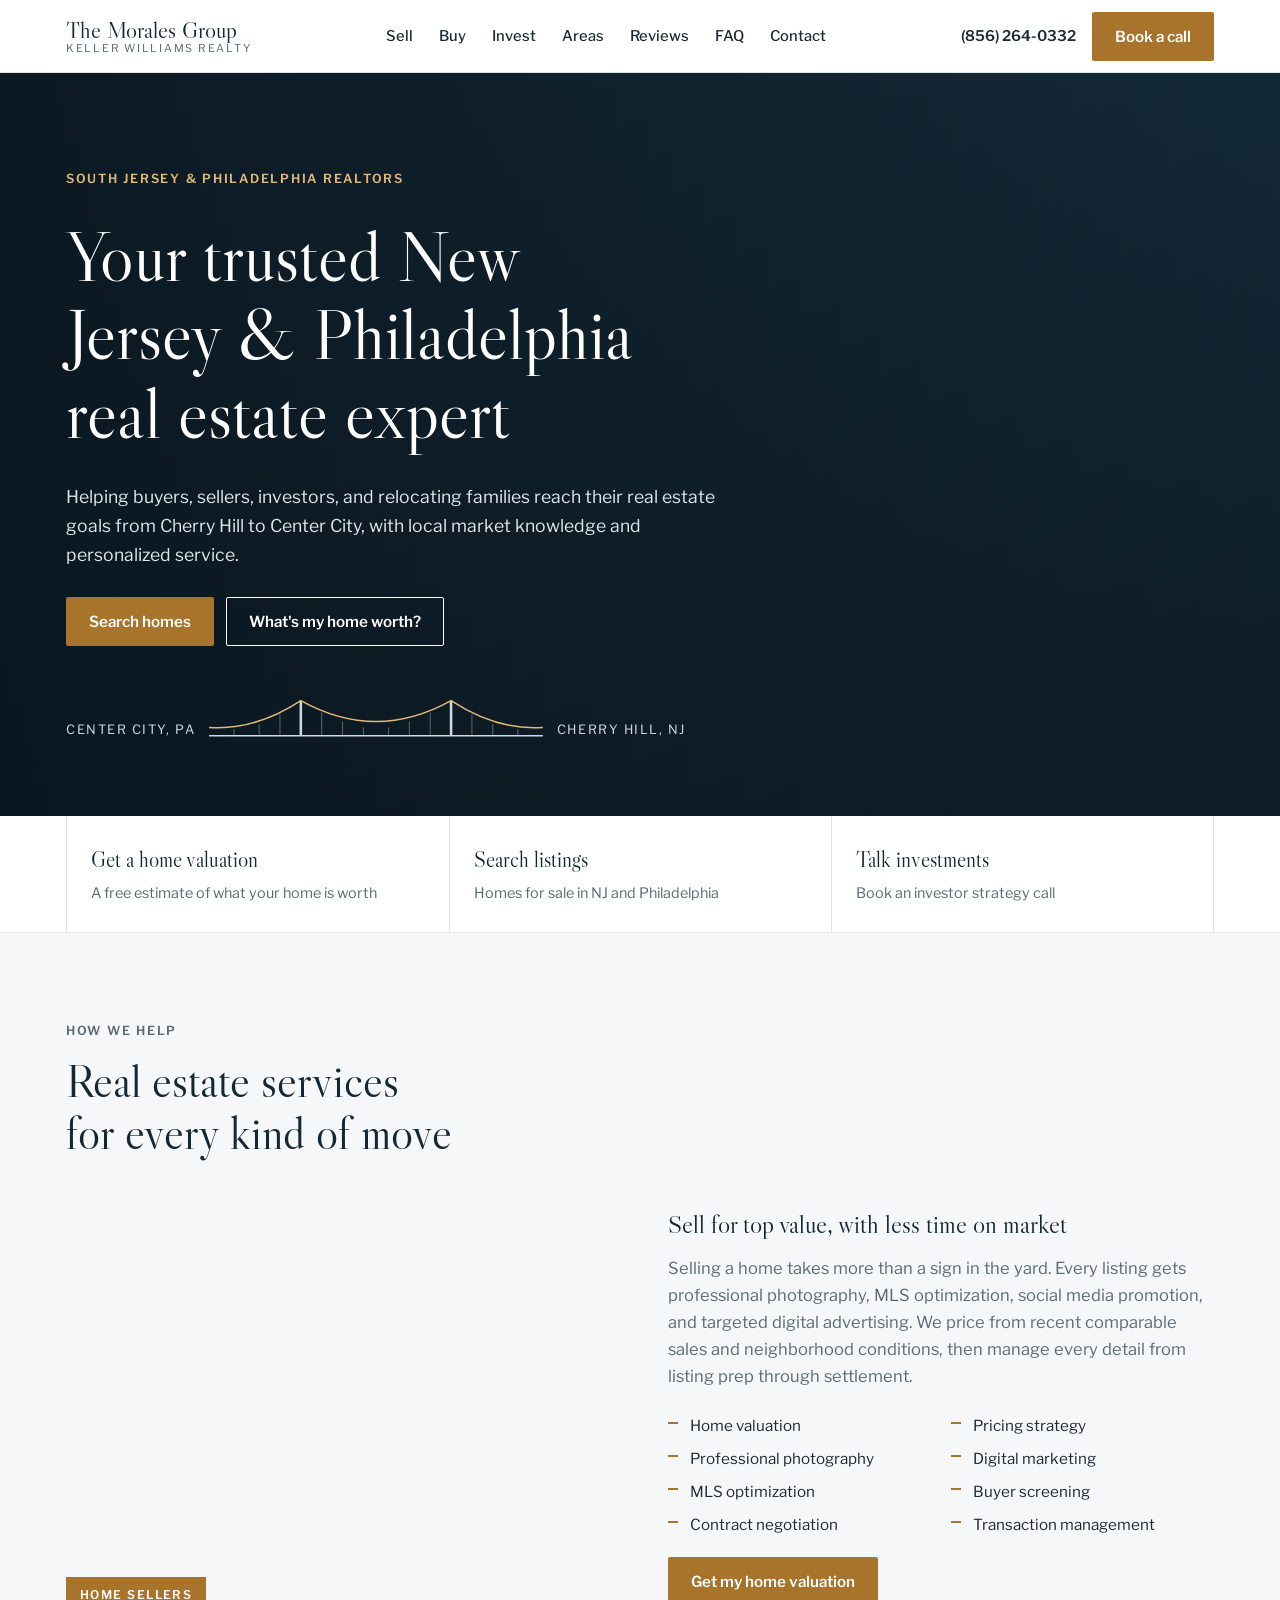
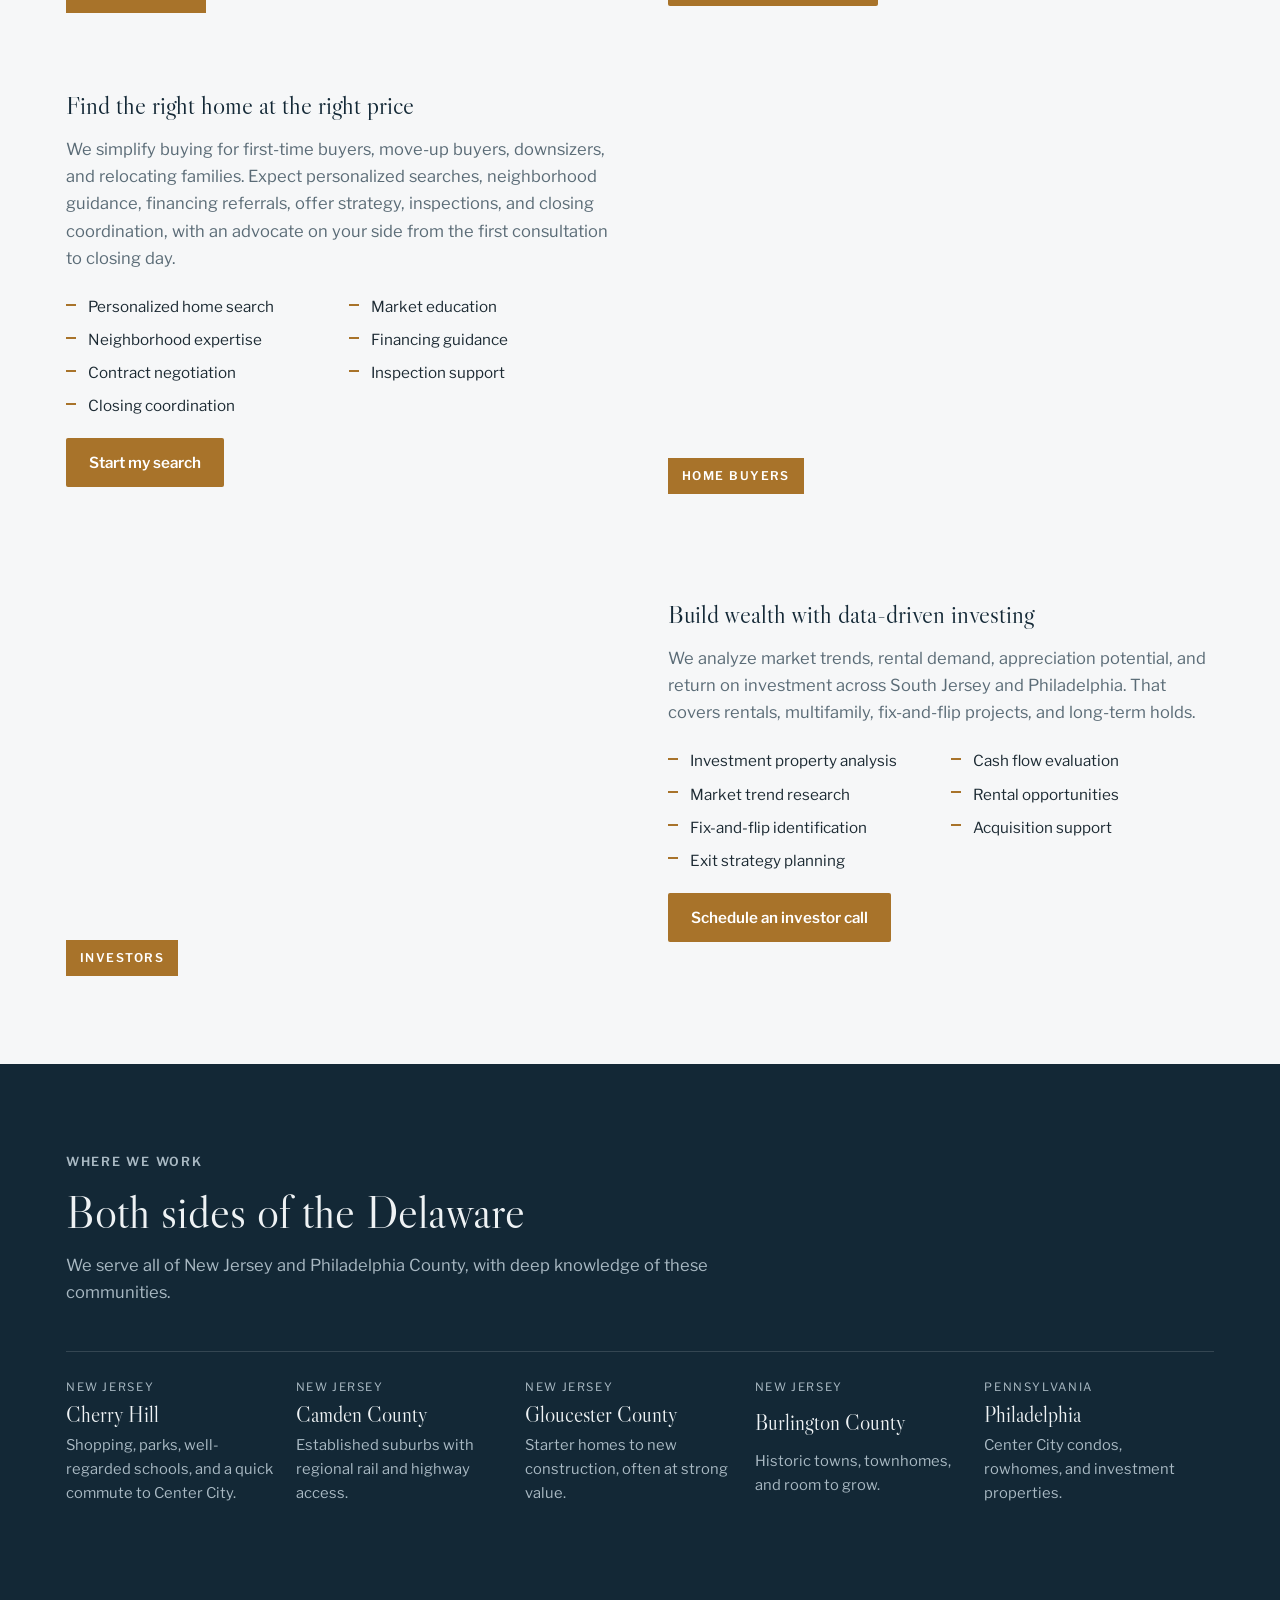
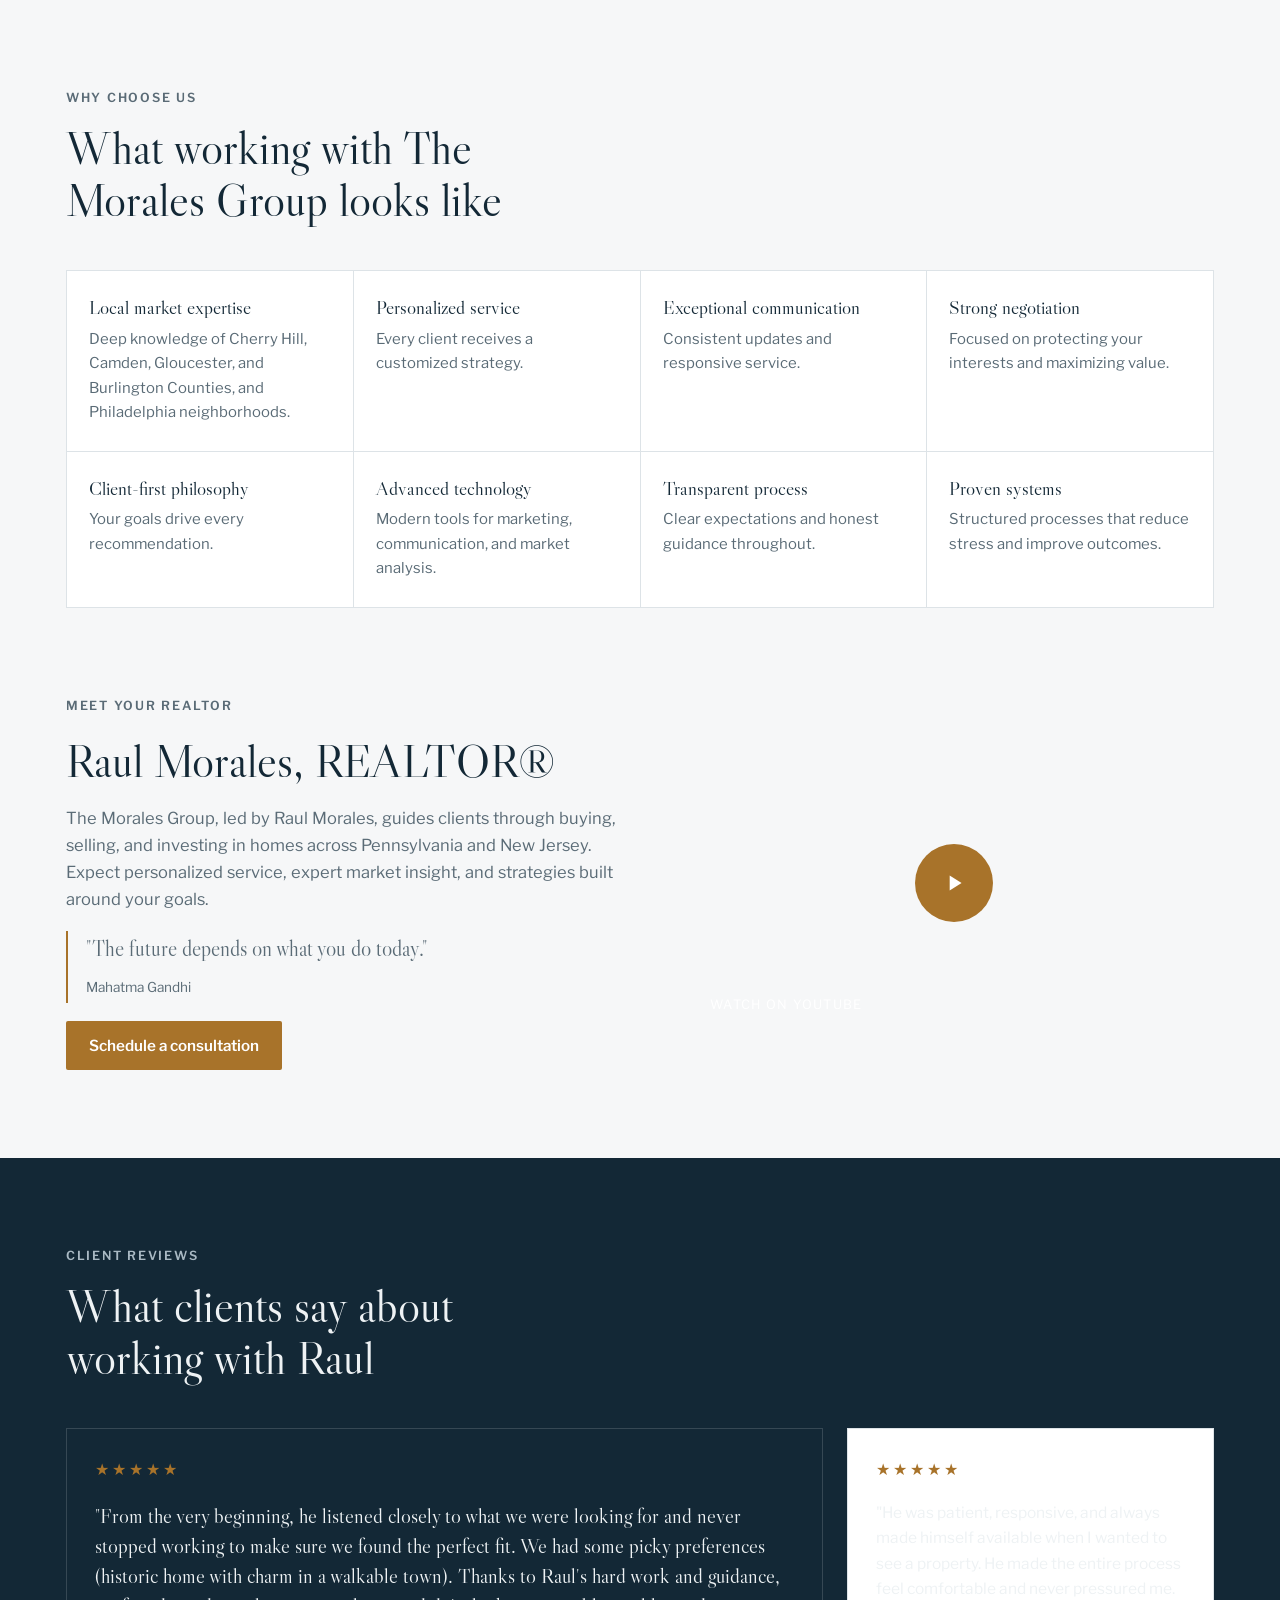
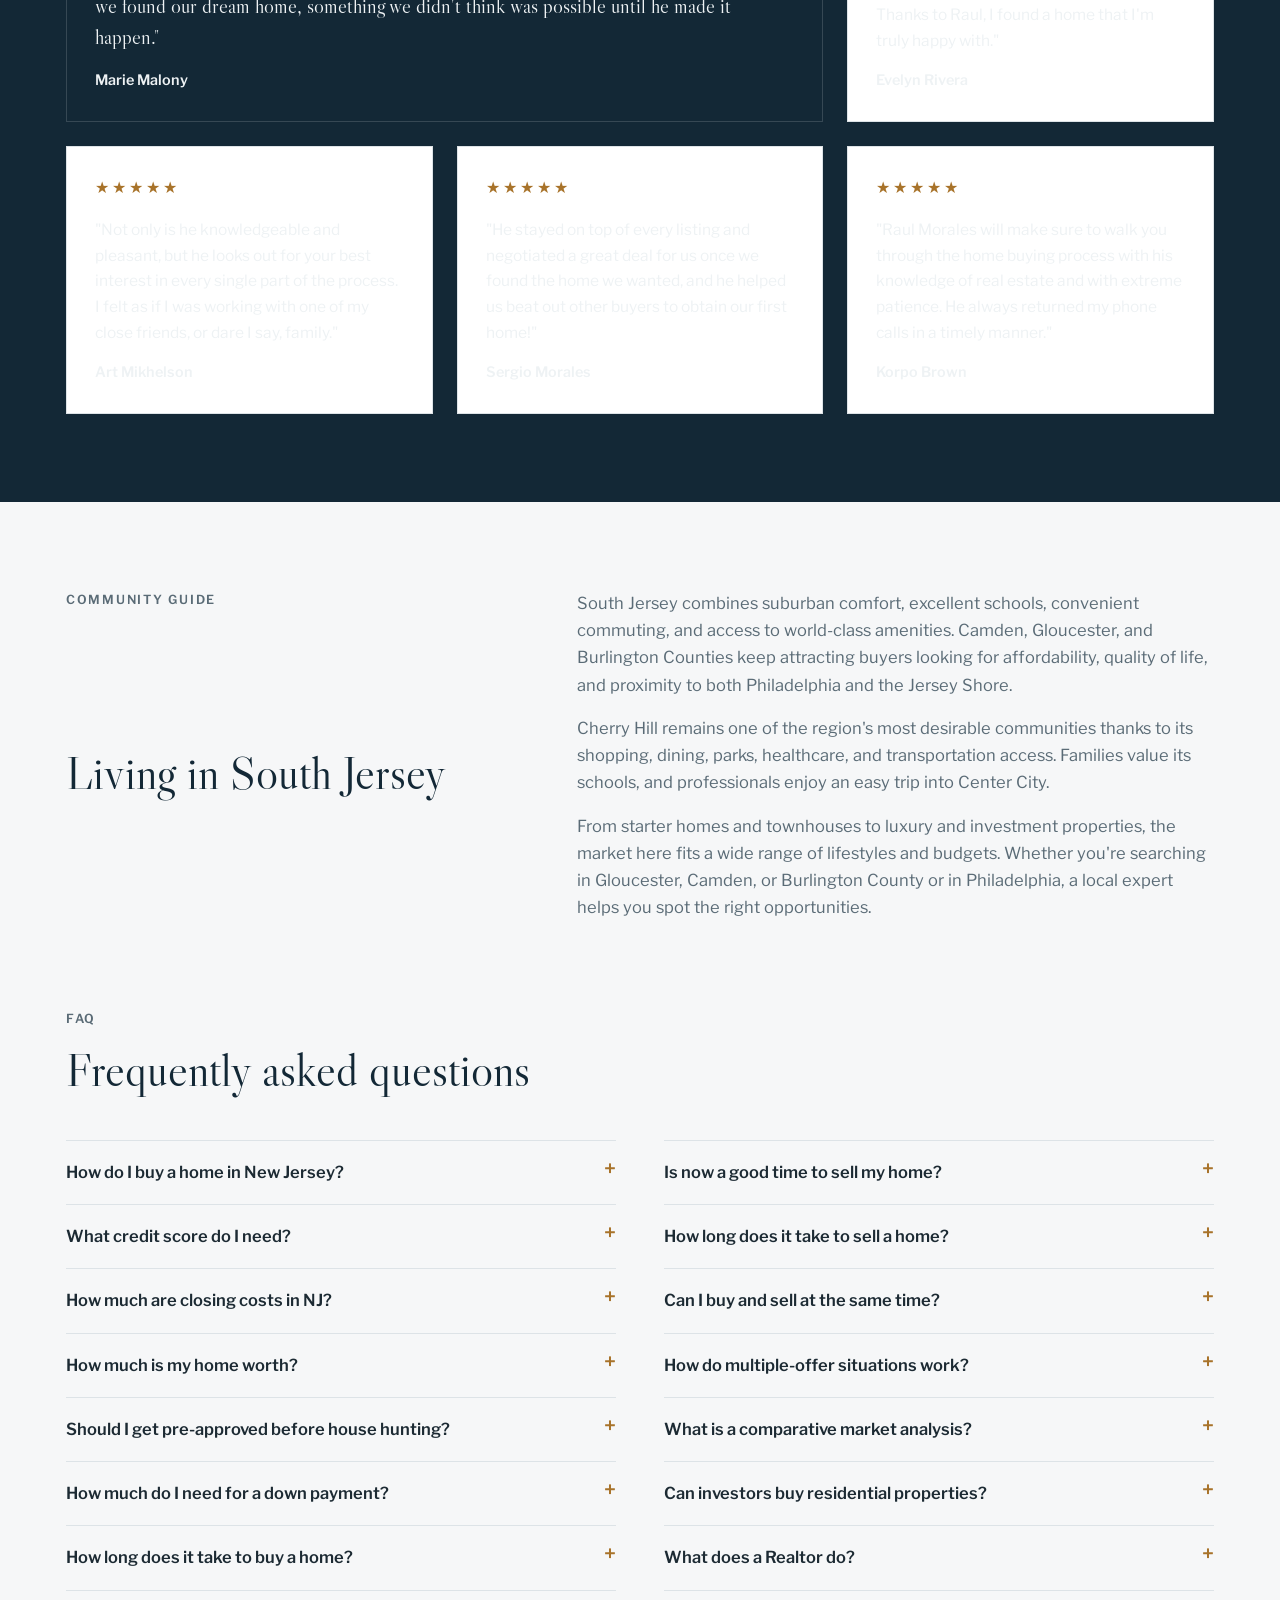
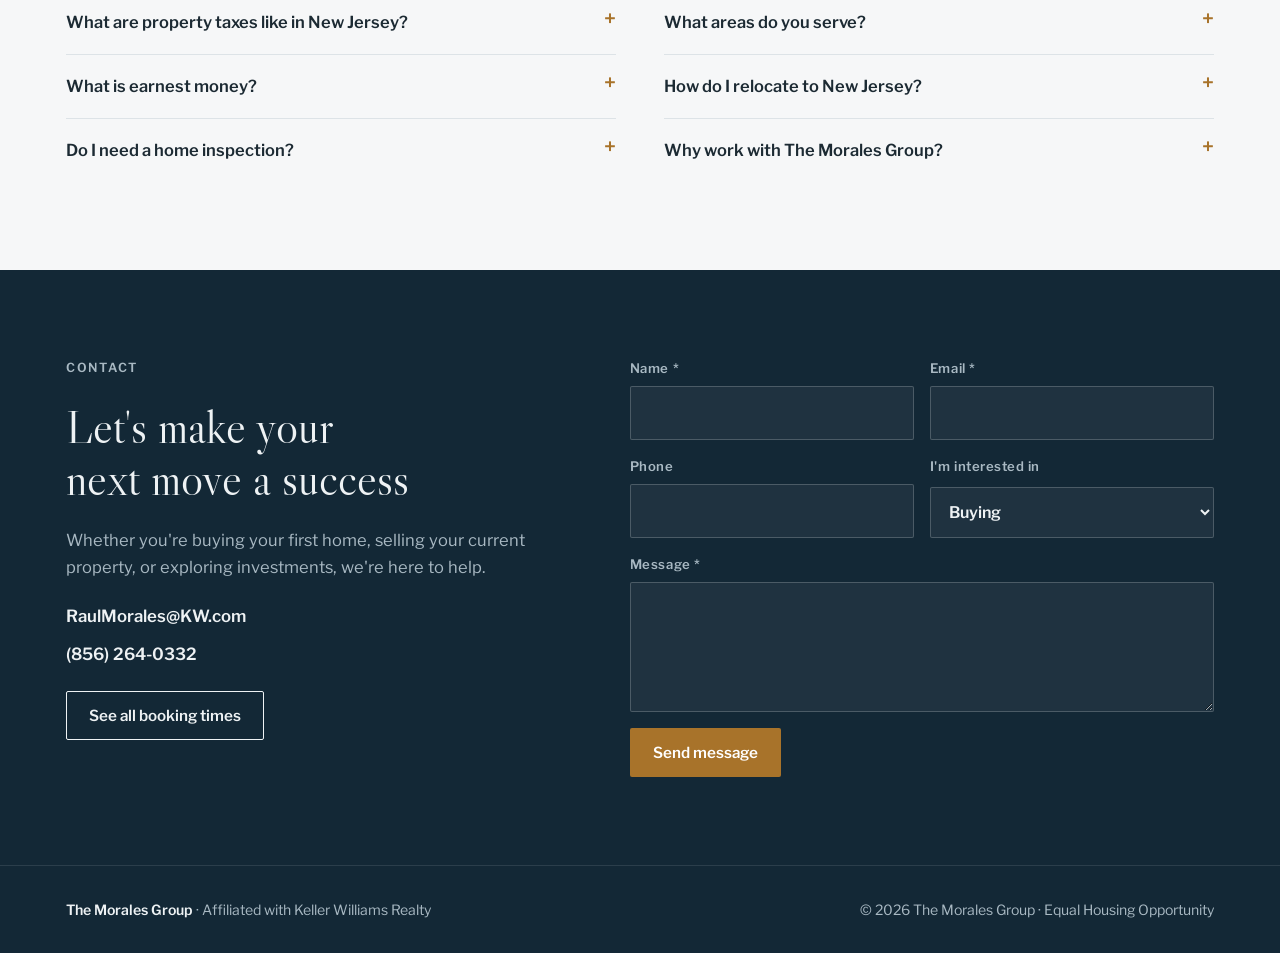
==== index.html @ 0c3c0e63 "Draft site rebuilt from Soloist export Co-Authored-By: Claude Opus 5.5 <noreply@anthropic.com> Claud" ====
<!doctype html>
<html lang="en">
<head>
<meta charset="utf-8">
<meta name="viewport" content="width=device-width, initial-scale=1, viewport-fit=cover">
<title>The Morales Group | South Jersey &amp; Philadelphia Realtors</title>
<meta name="description" content="Helping buyers, sellers, investors, and relocating families throughout Cherry Hill, South Jersey, and Center City Philadelphia. The Morales Group, Keller Williams Realty.">
<meta property="og:title" content="The Morales Group | South Jersey &amp; Philadelphia Realtors">
<meta property="og:description" content="Helping buyers, sellers, investors, and relocating families throughout Cherry Hill, South Jersey, and Center City Philadelphia. The Morales Group, Keller Williams Realty.">
<meta property="og:type" content="website">
<meta property="og:url" content="https://sjpahomes2go.com/">
<link rel="canonical" href="https://sjpahomes2go.com/">
<link rel="preconnect" href="https://fonts.googleapis.com">
<link rel="preconnect" href="https://fonts.gstatic.com" crossorigin>
<link rel="stylesheet" href="https://fonts.googleapis.com/css2?family=Libre+Caslon+Display&family=Libre+Franklin:ital,wght@0,400;0,500;0,600;0,700;1,400&display=swap">
<style>
/* Layout: full-bleed photo hero bridging PA and NJ, then alternating light/ink bands; content column 1180px */
:root{
  --bg:#f6f7f8; --surface:#ffffff; --ink:#132836; --fg:#1c2a33; --muted:#5a6b76;
  --line:#dde3e7; --accent:#a8732a; --accent-ink:#ffffff; --band:#132836; --band-fg:#eef2f4; --band-muted:#a9b9c3;
  --hero-1:#1d3b4d; --hero-2:#0e1f2a;
  --display:"Libre Caslon Display", Georgia, "Times New Roman", serif;
  --body:"Libre Franklin", "Segoe UI", Helvetica, Arial, sans-serif;
  --wrap:1180px;
}
@media (prefers-color-scheme: dark){:root:not([data-theme="light"]){
  --bg:#0e171d; --surface:#15222b; --ink:#e7edf0; --fg:#dbe3e7; --muted:#9aabb5;
  --line:#26363f; --accent:#d4a159; --accent-ink:#17110a; --band:#0a1217; --band-fg:#e7edf0; --band-muted:#8fa2ad;
  --hero-1:#16303f; --hero-2:#081118; color-scheme:dark}}
:root[data-theme="dark"]{
  --bg:#0e171d; --surface:#15222b; --ink:#e7edf0; --fg:#dbe3e7; --muted:#9aabb5;
  --line:#26363f; --accent:#d4a159; --accent-ink:#17110a; --band:#0a1217; --band-fg:#e7edf0; --band-muted:#8fa2ad;
  --hero-1:#16303f; --hero-2:#081118; color-scheme:dark}

*{box-sizing:border-box}
html{scroll-behavior:smooth}
@media (prefers-reduced-motion:reduce){html{scroll-behavior:auto}}
body{background:var(--bg);color:var(--fg);font-family:var(--body);font-size:16.5px;line-height:1.65;margin:0}
a{color:inherit}
h1,h2,h3{font-family:var(--display);font-weight:400;color:var(--ink);line-height:1.12;text-wrap:balance;margin:0}
h2{font-size:clamp(2rem,4vw,2.9rem)}
h3{font-size:1.6rem}
p{margin:0}
.wrap{max-width:var(--wrap);margin:0 auto;padding-left:max(16px,env(safe-area-inset-left,0px));padding-right:max(16px,env(safe-area-inset-right,0px))}
.eyebrow{font-size:.78rem;font-weight:600;letter-spacing:.14em;text-transform:uppercase;color:var(--accent)}
.section{padding-block:88px}
.section-head{display:grid;gap:14px;max-width:62ch;margin-bottom:44px}
.section-head p{color:var(--muted)}
.btn{display:inline-flex;align-items:center;gap:.5em;padding:14px 22px;font:600 .95rem var(--body);text-decoration:none;border:1.5px solid transparent;border-radius:2px;cursor:pointer;transition:background .2s,color .2s,border-color .2s}
.btn-primary{background:var(--accent);color:var(--accent-ink)}
.btn-primary:hover{filter:brightness(1.08)}
.btn-ghost{border-color:currentColor;color:inherit;background:transparent}
.btn-ghost:hover{background:rgba(255,255,255,.08)}
a:focus-visible,.btn:focus-visible,summary:focus-visible,input:focus-visible,textarea:focus-visible{outline:2px solid var(--accent);outline-offset:3px}

/* Header */
body::before{content:"";position:fixed;inset:0 0 auto;height:env(safe-area-inset-top,0px);z-index:10;background:var(--surface)}
.site-header{position:sticky;top:env(safe-area-inset-top,0px);z-index:9;background:var(--surface);border-bottom:1px solid var(--line)}
.nav{display:flex;align-items:center;justify-content:space-between;gap:20px;min-height:72px}
.brand{display:flex;flex-direction:column;text-decoration:none;line-height:1.1}
.brand b{font-family:var(--display);font-weight:400;font-size:1.45rem;color:var(--ink)}
.brand span{font-size:.68rem;letter-spacing:.16em;text-transform:uppercase;color:var(--muted)}
.nav-links{display:flex;align-items:center;gap:26px;list-style:none;margin:0;padding:0;font-size:.92rem;font-weight:500}
.nav-links a{text-decoration:none}
.nav-links a:hover{color:var(--accent)}
.nav-cta{display:flex;align-items:center;gap:16px}
.nav-phone{font-weight:600;font-size:.92rem;text-decoration:none;font-variant-numeric:tabular-nums;white-space:nowrap}
.menu{display:none}
@media (max-width:980px){
  .nav-links,.nav-phone{display:none}
  .menu{display:block;position:relative}
  .menu summary{list-style:none;cursor:pointer;padding:10px 14px;border:1px solid var(--line);font-weight:600;font-size:.9rem}
  .menu summary::-webkit-details-marker{display:none}
  .menu ul{position:absolute;right:0;top:calc(100% + 8px);background:var(--surface);border:1px solid var(--line);list-style:none;margin:0;padding:8px 0;min-width:200px;box-shadow:0 12px 30px rgba(0,0,0,.15)}
  .menu li a{display:block;padding:10px 18px;text-decoration:none}
}
@media (max-width:520px){.nav-cta .btn{display:none}}

/* Hero */
.hero{position:relative;color:#fff;background:linear-gradient(160deg,var(--hero-1),var(--hero-2));overflow:hidden}
.hero-photo{position:absolute;inset:0;background-size:cover;background-position:center;opacity:.55}
.hero::after{content:"";position:absolute;inset:0;background:linear-gradient(90deg,rgba(9,20,28,.88) 0%,rgba(9,20,28,.55) 55%,rgba(9,20,28,.25) 100%)}
.hero .wrap{position:relative;z-index:1;padding-block:96px 72px;display:grid;gap:28px}
.hero h1{color:#fff;font-size:clamp(2.4rem,6vw,4.4rem);max-width:16ch}
.hero .lede{max-width:56ch;font-size:1.1rem;color:#dfe7ec}
.hero .eyebrow{color:#e2b878}
.hero-actions{display:flex;flex-wrap:wrap;gap:12px}
.bridge{display:grid;grid-template-columns:auto 1fr auto;align-items:end;gap:14px;max-width:620px;margin-top:20px;color:#cfdbe2;font-size:.8rem;letter-spacing:.12em;text-transform:uppercase}
.bridge svg{width:100%;height:auto;display:block}
.bridge span{padding-bottom:4px}

/* Quick actions */
.quick{background:var(--surface);border-bottom:1px solid var(--line)}
.quick .wrap{display:grid;grid-template-columns:repeat(3,1fr)}
.quick a{display:grid;gap:4px;padding:26px 24px;text-decoration:none;border-left:1px solid var(--line)}
.quick a:last-child{border-right:1px solid var(--line)}
.quick a strong{font-family:var(--display);font-weight:400;font-size:1.35rem;color:var(--ink)}
.quick a small{color:var(--muted);font-size:.9rem}
.quick a:hover strong{color:var(--accent)}
@media (max-width:760px){.quick .wrap{grid-template-columns:1fr}.quick a{border-left:0;border-right:0!important;border-bottom:1px solid var(--line)}.quick a:last-child{border-bottom:0}}

/* Services */
.services{display:grid;gap:72px}
.service{display:grid;grid-template-columns:1fr 1fr;gap:56px;align-items:center}
.service:nth-child(even) .service-media{order:2}
.service-media{aspect-ratio:4/3;max-width:100%;background:linear-gradient(150deg,var(--hero-1),var(--hero-2));background-size:cover;background-position:center;position:relative}
.service-media .tag{position:absolute;left:0;bottom:0;background:var(--accent);color:var(--accent-ink);padding:8px 14px;font-size:.75rem;font-weight:600;letter-spacing:.12em;text-transform:uppercase}
.service-body{display:grid;gap:16px;min-width:0}
.service-body p{color:var(--muted)}
.checklist{list-style:none;margin:6px 0 4px;padding:0;display:grid;grid-template-columns:1fr 1fr;gap:8px 20px;font-size:.95rem}
.checklist li{padding-left:22px;position:relative}
.checklist li::before{content:"";position:absolute;left:0;top:.62em;width:10px;height:2px;background:var(--accent)}
.service-body .btn{justify-self:start}
@media (max-width:860px){.service{grid-template-columns:1fr;gap:28px}.service:nth-child(even) .service-media{order:0}}
@media (max-width:440px){.checklist{grid-template-columns:1fr}}

/* Areas band */
.band{background:var(--band);color:var(--band-fg)}
.band h2,.band h3{color:var(--band-fg)}
.band .section-head p{color:var(--band-muted)}
.areas{display:grid;grid-template-columns:repeat(5,1fr);border-top:1px solid rgba(255,255,255,.14)}
.area{padding:26px 20px 6px 0;display:grid;gap:6px;min-width:0}
.area .state{font-size:.72rem;letter-spacing:.14em;text-transform:uppercase;color:var(--band-muted)}
.area h3{font-size:1.35rem}
.area p{color:var(--band-muted);font-size:.92rem}
@media (max-width:980px){.areas{grid-template-columns:repeat(2,1fr)}}
@media (max-width:480px){.areas{grid-template-columns:1fr}}

/* Why */
.why{display:grid;grid-template-columns:repeat(4,1fr);gap:1px;background:var(--line);border:1px solid var(--line)}
.why div{background:var(--surface);padding:26px 22px;display:grid;gap:8px;align-content:start}
.why h3{font-size:1.2rem}
.why p{color:var(--muted);font-size:.93rem}
@media (max-width:900px){.why{grid-template-columns:repeat(2,1fr)}}
@media (max-width:480px){.why{grid-template-columns:1fr}}

/* About + video */
.about{display:grid;grid-template-columns:1.1fr 1fr;gap:56px;align-items:center}
.about-body{display:grid;gap:18px;min-width:0}
.about-body p{color:var(--muted)}
.video{display:grid;place-items:center;aspect-ratio:16/9;max-width:100%;background:linear-gradient(150deg,var(--hero-1),var(--hero-2));background-size:cover;background-position:center;color:#fff;text-decoration:none;position:relative}
.video .play{display:grid;place-items:center;width:78px;height:78px;border-radius:50%;background:var(--accent);color:var(--accent-ink);transition:transform .2s}
.video:hover .play{transform:scale(1.06)}
.video small{position:absolute;bottom:14px;left:16px;font-size:.8rem;letter-spacing:.1em;text-transform:uppercase}
.quote{font-family:var(--display);font-size:1.35rem;color:var(--ink);border-left:2px solid var(--accent);padding-left:18px}
@media (max-width:860px){.about{grid-template-columns:1fr}}

/* Reviews */
.reviews{display:grid;grid-template-columns:repeat(auto-fill,minmax(320px,1fr));gap:24px}
.review{background:var(--surface);border:1px solid var(--line);padding:28px;display:grid;gap:16px;align-content:space-between}
.stars{color:var(--accent);letter-spacing:3px;font-size:1rem}
.review p{font-size:.97rem}
.review cite{font-style:normal;font-weight:600;font-size:.9rem}
.review.feature{grid-column:span 2}
.review.feature p{font-family:var(--display);font-size:1.3rem;line-height:1.45;color:var(--ink)}
@media (max-width:720px){.review.feature{grid-column:auto}.reviews{grid-template-columns:1fr}}

/* Living */
.living{display:grid;grid-template-columns:1fr 1.4fr;gap:56px}
.living-body{display:grid;gap:16px;color:var(--muted);min-width:0}
@media (max-width:860px){.living{grid-template-columns:1fr;gap:24px}}

/* FAQ */
.faq{display:grid;grid-template-columns:1fr 1fr;gap:0 48px}
.faq details{border-top:1px solid var(--line);padding:18px 0}
.faq summary{cursor:pointer;font-weight:600;list-style:none;display:flex;justify-content:space-between;gap:16px}
.faq summary::-webkit-details-marker{display:none}
.faq summary::after{content:"+";color:var(--accent);font-size:1.3rem;line-height:1}
.faq details[open] summary::after{content:"–"}
.faq details p{color:var(--muted);margin-top:10px}
@media (max-width:760px){.faq{grid-template-columns:1fr}}

/* Contact */
.contact{display:grid;grid-template-columns:1fr 1.15fr;gap:56px}
.contact-info{display:grid;gap:22px;align-content:start}
.contact-info p{color:var(--band-muted)}
.contact-lines{display:grid;gap:10px;font-size:1.05rem}
.contact-lines a{text-decoration:none;font-weight:600}
.contact-lines a:hover{color:#e2b878}
form{display:grid;grid-template-columns:1fr 1fr;gap:16px}
label{display:grid;gap:6px;font-size:.82rem;font-weight:600;letter-spacing:.04em;color:var(--band-muted)}
input,textarea,select{font:inherit;font-size:1rem;padding:13px 14px;border:1px solid rgba(255,255,255,.2);background:rgba(255,255,255,.05);color:var(--band-fg);border-radius:2px;width:100%}
select option{color:#132836}
textarea{min-height:130px;resize:vertical}
.full{grid-column:1/-1}
.form-note{font-size:.9rem;color:#e2b878;min-height:1.4em}
@media (max-width:860px){.contact{grid-template-columns:1fr}}
@media (max-width:480px){form{grid-template-columns:1fr}}

/* Footer */
footer{background:var(--band);color:var(--band-muted);border-top:1px solid rgba(255,255,255,.1);font-size:.88rem}
footer .wrap{padding-block:32px;display:flex;flex-wrap:wrap;justify-content:space-between;gap:12px 32px}
footer b{color:var(--band-fg);font-weight:600}
</style>
</head>
<body>
<header class="site-header">
  <div class="wrap nav">
    <a class="brand" href="#top"><b>The Morales Group</b><span>Keller Williams Realty</span></a>
    <ul class="nav-links">
      <li><a href="#sell">Sell</a></li>
      <li><a href="#buy">Buy</a></li>
      <li><a href="#invest">Invest</a></li>
      <li><a href="#areas">Areas</a></li>
      <li><a href="#reviews">Reviews</a></li>
      <li><a href="#faq">FAQ</a></li>
      <li><a href="#contact">Contact</a></li>
    </ul>
    <div class="nav-cta">
      <a class="nav-phone" href="tel:+18562640332">(856) 264-0332</a>
      <a class="btn btn-primary" href="https://cal.com/themoralesgroup/intromeeting" target="_blank" rel="noopener">Book a call</a>
      <details class="menu">
        <summary>Menu</summary>
        <ul>
          <li><a href="#sell">Sell</a></li>
          <li><a href="#buy">Buy</a></li>
          <li><a href="#invest">Invest</a></li>
          <li><a href="#areas">Areas</a></li>
          <li><a href="#reviews">Reviews</a></li>
          <li><a href="#faq">FAQ</a></li>
          <li><a href="#contact">Contact</a></li>
        </ul>
      </details>
    </div>
  </div>
</header>

<main id="top">
<section class="hero">
  <div class="hero-photo" style="background-image:url('https://images.unsplash.com/photo-1512699355324-f07e3106dae5?w=1800&q=80&auto=format&fit=crop')"></div>
  <div class="wrap">
    <p class="eyebrow">South Jersey &amp; Philadelphia Realtors</p>
    <h1>Your trusted New Jersey &amp; Philadelphia real estate expert</h1>
    <p class="lede">Helping buyers, sellers, investors, and relocating families reach their real estate goals from Cherry Hill to Center City, with local market knowledge and personalized service.</p>
    <div class="hero-actions">
      <a class="btn btn-primary" href="https://raulmorales.kw.com/search/" target="_blank" rel="noopener">Search homes</a>
      <a class="btn btn-ghost" href="https://raulmorales.kw.com/discover-your-homes-worth" target="_blank" rel="noopener">What's my home worth?</a>
    </div>
    <div class="bridge" aria-label="Serving both sides of the Delaware River">
      <span>Center City, PA</span>
      <svg viewBox="0 0 400 60" fill="none" aria-hidden="true">
        <path d="M0 50 H400" stroke="currentColor" stroke-width="2"/>
        <path d="M110 50 V8 M290 50 V8" stroke="currentColor" stroke-width="3"/>
        <path d="M0 40 Q55 44 110 8 Q200 58 290 8 Q345 44 400 40" stroke="#e2b878" stroke-width="1.8"/>
        <path d="M30 50V42 M60 50V36 M85 50V24 M135 50V22 M160 50V33 M185 50V40 M215 50V40 M240 50V33 M265 50V22 M315 50V24 M340 50V36 M370 50V42" stroke="currentColor" stroke-width=".8" opacity=".6"/>
      </svg>
      <span>Cherry Hill, NJ</span>
    </div>
  </div>
</section>

<nav class="quick" aria-label="Quick actions">
  <div class="wrap">
    <a href="https://raulmorales.kw.com/discover-your-homes-worth" target="_blank" rel="noopener"><strong>Get a home valuation</strong><small>A free estimate of what your home is worth</small></a>
    <a href="https://raulmorales.kw.com/search/" target="_blank" rel="noopener"><strong>Search listings</strong><small>Homes for sale in NJ and Philadelphia</small></a>
    <a href="https://cal.com/themoralesgroup/investor-call" target="_blank" rel="noopener"><strong>Talk investments</strong><small>Book an investor strategy call</small></a>
  </div>
</nav>

<section class="section">
  <div class="wrap">
    <div class="section-head">
      <p class="eyebrow">How we help</p>
      <h2>Real estate services for every kind of move</h2>
    </div>
    <div class="services">
      <article class="service" id="sell">
        <div class="service-media" style="background-image:url('https://images.unsplash.com/photo-1626178793926-22b28830aa30?w=1200&q=80&auto=format&fit=crop')"><span class="tag">Home sellers</span></div>
        <div class="service-body">
          <h3>Sell for top value, with less time on market</h3>
          <p>Selling a home takes more than a sign in the yard. Every listing gets professional photography, MLS optimization, social media promotion, and targeted digital advertising. We price from recent comparable sales and neighborhood conditions, then manage every detail from listing prep through settlement.</p>
          <ul class="checklist">
            <li>Home valuation</li><li>Pricing strategy</li><li>Professional photography</li><li>Digital marketing</li>
            <li>MLS optimization</li><li>Buyer screening</li><li>Contract negotiation</li><li>Transaction management</li>
          </ul>
          <a class="btn btn-primary" href="https://raulmorales.kw.com/discover-your-homes-worth" target="_blank" rel="noopener">Get my home valuation</a>
        </div>
      </article>
      <article class="service" id="buy">
        <div class="service-media" style="background-image:url('https://images.unsplash.com/photo-1505843513577-22bb7d21e455?w=1200&q=80&auto=format&fit=crop')"><span class="tag">Home buyers</span></div>
        <div class="service-body">
          <h3>Find the right home at the right price</h3>
          <p>We simplify buying for first-time buyers, move-up buyers, downsizers, and relocating families. Expect personalized searches, neighborhood guidance, financing referrals, offer strategy, inspections, and closing coordination, with an advocate on your side from the first consultation to closing day.</p>
          <ul class="checklist">
            <li>Personalized home search</li><li>Market education</li><li>Neighborhood expertise</li><li>Financing guidance</li>
            <li>Contract negotiation</li><li>Inspection support</li><li>Closing coordination</li>
          </ul>
          <a class="btn btn-primary" href="https://raulmorales.kw.com/search/" target="_blank" rel="noopener">Start my search</a>
        </div>
      </article>
      <article class="service" id="invest">
        <div class="service-media" style="background-image:url('https://images.unsplash.com/photo-1560520653-9e0e4c89eb11?w=1200&q=80&auto=format&fit=crop')"><span class="tag">Investors</span></div>
        <div class="service-body">
          <h3>Build wealth with data-driven investing</h3>
          <p>We analyze market trends, rental demand, appreciation potential, and return on investment across South Jersey and Philadelphia. That covers rentals, multifamily, fix-and-flip projects, and long-term holds.</p>
          <ul class="checklist">
            <li>Investment property analysis</li><li>Cash flow evaluation</li><li>Market trend research</li><li>Rental opportunities</li>
            <li>Fix-and-flip identification</li><li>Acquisition support</li><li>Exit strategy planning</li>
          </ul>
          <a class="btn btn-primary" href="https://cal.com/themoralesgroup/investor-call" target="_blank" rel="noopener">Schedule an investor call</a>
        </div>
      </article>
    </div>
  </div>
</section>

<section class="section band" id="areas">
  <div class="wrap">
    <div class="section-head">
      <p class="eyebrow">Where we work</p>
      <h2>Both sides of the Delaware</h2>
      <p>We serve all of New Jersey and Philadelphia County, with deep knowledge of these communities.</p>
    </div>
    <div class="areas">
      <div class="area"><span class="state">New Jersey</span><h3>Cherry Hill</h3><p>Shopping, parks, well-regarded schools, and a quick commute to Center City.</p></div>
      <div class="area"><span class="state">New Jersey</span><h3>Camden County</h3><p>Established suburbs with regional rail and highway access.</p></div>
      <div class="area"><span class="state">New Jersey</span><h3>Gloucester County</h3><p>Starter homes to new construction, often at strong value.</p></div>
      <div class="area"><span class="state">New Jersey</span><h3>Burlington County</h3><p>Historic towns, townhomes, and room to grow.</p></div>
      <div class="area"><span class="state">Pennsylvania</span><h3>Philadelphia</h3><p>Center City condos, rowhomes, and investment properties.</p></div>
    </div>
  </div>
</section>

<section class="section">
  <div class="wrap">
    <div class="section-head">
      <p class="eyebrow">Why choose us</p>
      <h2>What working with The Morales Group looks like</h2>
    </div>
    <div class="why">
      <div><h3>Local market expertise</h3><p>Deep knowledge of Cherry Hill, Camden, Gloucester, and Burlington Counties, and Philadelphia neighborhoods.</p></div>
      <div><h3>Personalized service</h3><p>Every client receives a customized strategy.</p></div>
      <div><h3>Exceptional communication</h3><p>Consistent updates and responsive service.</p></div>
      <div><h3>Strong negotiation</h3><p>Focused on protecting your interests and maximizing value.</p></div>
      <div><h3>Client-first philosophy</h3><p>Your goals drive every recommendation.</p></div>
      <div><h3>Advanced technology</h3><p>Modern tools for marketing, communication, and market analysis.</p></div>
      <div><h3>Transparent process</h3><p>Clear expectations and honest guidance throughout.</p></div>
      <div><h3>Proven systems</h3><p>Structured processes that reduce stress and improve outcomes.</p></div>
    </div>
  </div>
</section>

<section class="section" style="padding-top:0">
  <div class="wrap about">
    <div class="about-body">
      <p class="eyebrow">Meet your Realtor</p>
      <h2>Raul Morales, REALTOR®</h2>
      <p>The Morales Group, led by Raul Morales, guides clients through buying, selling, and investing in homes across Pennsylvania and New Jersey. Expect personalized service, expert market insight, and strategies built around your goals.</p>
      <p class="quote">"The future depends on what you do today." <br><small style="font-family:var(--body);font-size:.85rem;color:var(--muted)">Mahatma Gandhi</small></p>
      <a class="btn btn-primary" style="justify-self:start" href="https://cal.com/themoralesgroup/intromeeting" target="_blank" rel="noopener">Schedule a consultation</a>
    </div>
    <a class="video" href="https://www.youtube.com/watch?v=fZumsf98IpI" target="_blank" rel="noopener" style="background-image:url('https://img.youtube.com/vi/fZumsf98IpI/hqdefault.jpg')">
      <span class="play"><svg width="26" height="26" viewBox="0 0 24 24" fill="currentColor" aria-hidden="true"><path d="M8 5v14l11-7z"/></svg></span>
      <small>Watch on YouTube</small>
    </a>
  </div>
</section>

<section class="section band" id="reviews">
  <div class="wrap">
    <div class="section-head">
      <p class="eyebrow">Client reviews</p>
      <h2>What clients say about working with Raul</h2>
    </div>
    <div class="reviews">
      <figure class="review feature" style="margin:0;background:transparent;border-color:rgba(255,255,255,.15)">
        <div class="stars" aria-label="5 stars">★★★★★</div>
        <p style="color:var(--band-fg)">"From the very beginning, he listened closely to what we were looking for and never stopped working to make sure we found the perfect fit. We had some picky preferences (historic home with charm in a walkable town). Thanks to Raul's hard work and guidance, we found our dream home, something we didn't think was possible until he made it happen."</p>
        <cite style="color:var(--band-fg)">Marie Malony</cite>
      </figure>
      <figure class="review" style="margin:0"><div class="stars" aria-label="5 stars">★★★★★</div><p>"He was patient, responsive, and always made himself available when I wanted to see a property. He made the entire process feel comfortable and never pressured me. Thanks to Raul, I found a home that I'm truly happy with."</p><cite>Evelyn Rivera</cite></figure>
      <figure class="review" style="margin:0"><div class="stars" aria-label="5 stars">★★★★★</div><p>"Not only is he knowledgeable and pleasant, but he looks out for your best interest in every single part of the process. I felt as if I was working with one of my close friends, or dare I say, family."</p><cite>Art Mikhelson</cite></figure>
      <figure class="review" style="margin:0"><div class="stars" aria-label="5 stars">★★★★★</div><p>"He stayed on top of every listing and negotiated a great deal for us once we found the home we wanted, and he helped us beat out other buyers to obtain our first home!"</p><cite>Sergio Morales</cite></figure>
      <figure class="review" style="margin:0"><div class="stars" aria-label="5 stars">★★★★★</div><p>"Raul Morales will make sure to walk you through the home buying process with his knowledge of real estate and with extreme patience. He always returned my phone calls in a timely manner."</p><cite>Korpo Brown</cite></figure>
    </div>
  </div>
</section>

<section class="section">
  <div class="wrap living">
    <div class="section-head" style="margin:0">
      <p class="eyebrow">Community guide</p>
      <h2>Living in South Jersey</h2>
    </div>
    <div class="living-body">
      <p>South Jersey combines suburban comfort, excellent schools, convenient commuting, and access to world-class amenities. Camden, Gloucester, and Burlington Counties keep attracting buyers looking for affordability, quality of life, and proximity to both Philadelphia and the Jersey Shore.</p>
      <p>Cherry Hill remains one of the region's most desirable communities thanks to its shopping, dining, parks, healthcare, and transportation access. Families value its schools, and professionals enjoy an easy trip into Center City.</p>
      <p>From starter homes and townhouses to luxury and investment properties, the market here fits a wide range of lifestyles and budgets. Whether you're searching in Gloucester, Camden, or Burlington County or in Philadelphia, a local expert helps you spot the right opportunities.</p>
    </div>
  </div>
</section>

<section class="section" id="faq" style="padding-top:0">
  <div class="wrap">
    <div class="section-head">
      <p class="eyebrow">FAQ</p>
      <h2>Frequently asked questions</h2>
    </div>
    <div class="faq">
      <div>
        <details><summary>How do I buy a home in New Jersey?</summary><p>Start by getting mortgage pre-approval, defining your budget, and partnering with an experienced Realtor.</p></details>
        <details><summary>What credit score do I need?</summary><p>Many loan programs accept scores starting around 620, though requirements vary.</p></details>
        <details><summary>How much are closing costs in NJ?</summary><p>Typically 2%–5% of the purchase price.</p></details>
        <details><summary>How much is my home worth?</summary><p>A professional market analysis gives an accurate estimate. <a href="https://raulmorales.kw.com/discover-your-homes-worth" target="_blank" rel="noopener">Get your free valuation</a>.</p></details>
        <details><summary>Should I get pre-approved before house hunting?</summary><p>Yes. Pre-approval strengthens your purchasing position.</p></details>
        <details><summary>How much do I need for a down payment?</summary><p>Some programs allow down payments as low as 3%.</p></details>
        <details><summary>How long does it take to buy a home?</summary><p>Most transactions take 30–60 days after contract acceptance.</p></details>
        <details><summary>What are property taxes like in New Jersey?</summary><p>Taxes vary significantly by municipality and property value.</p></details>
        <details><summary>What is earnest money?</summary><p>A deposit that shows a buyer's commitment.</p></details>
        <details><summary>Do I need a home inspection?</summary><p>It's strongly recommended for most transactions.</p></details>
      </div>
      <div>
        <details><summary>Is now a good time to sell my home?</summary><p>Market conditions vary, but low inventory often creates strong opportunities for sellers.</p></details>
        <details><summary>How long does it take to sell a home?</summary><p>It depends on pricing, condition, and market demand.</p></details>
        <details><summary>Can I buy and sell at the same time?</summary><p>Yes, with proper planning and strategy.</p></details>
        <details><summary>How do multiple-offer situations work?</summary><p>Buyers submit competing offers, and sellers choose the strongest terms.</p></details>
        <details><summary>What is a comparative market analysis?</summary><p>A valuation report based on recent comparable sales.</p></details>
        <details><summary>Can investors buy residential properties?</summary><p>Yes. Many investors buy single-family and multifamily homes.</p></details>
        <details><summary>What does a Realtor do?</summary><p>A Realtor guides buyers and sellers through the entire transaction.</p></details>
        <details><summary>What areas do you serve?</summary><p>All of New Jersey and Philadelphia County.</p></details>
        <details><summary>How do I relocate to New Jersey?</summary><p>Work with a local expert who knows the schools, neighborhoods, and commuting patterns.</p></details>
        <details><summary>Why work with The Morales Group?</summary><p>Local expertise, personalized service, and commitment to results.</p></details>
      </div>
    </div>
  </div>
</section>

<section class="section band" id="contact">
  <div class="wrap contact">
    <div class="contact-info">
      <p class="eyebrow">Contact</p>
      <h2>Let's make your next move a success</h2>
      <p>Whether you're buying your first home, selling your current property, or exploring investments, we're here to help.</p>
      <div class="contact-lines">
        <a href="mailto:RaulMorales@KW.com">RaulMorales@KW.com</a>
        <a href="tel:+18562640332">(856) 264-0332</a>
      </div>
      <a class="btn btn-ghost" style="justify-self:start" href="https://cal.com/themoralesgroup" target="_blank" rel="noopener">See all booking times</a>
    </div>
    <!-- To receive messages: create a free form at formspree.io and replace YOUR_FORM_ID below -->
    <form id="contact-form" action="https://formspree.io/f/YOUR_FORM_ID" method="POST">
      <label for="f-name">Name *<input id="f-name" name="name" required autocomplete="name"></label>
      <label for="f-email">Email *<input id="f-email" name="email" type="email" required autocomplete="email"></label>
      <label for="f-phone">Phone<input id="f-phone" name="phone" type="tel" autocomplete="tel"></label>
      <label for="f-topic">I'm interested in
        <select id="f-topic" name="topic"><option>Buying</option><option>Selling</option><option>Investing</option><option>Relocating</option><option>Something else</option></select>
      </label>
      <label class="full" for="f-msg">Message *<textarea id="f-msg" name="message" required></textarea></label>
      <div class="full" style="display:flex;flex-wrap:wrap;align-items:center;gap:16px">
        <button class="btn btn-primary" type="submit">Send message</button>
        <p class="form-note" id="form-note" aria-live="polite"></p>
      </div>
    </form>
  </div>
</section>
</main>

<footer>
  <div class="wrap">
    <span><b>The Morales Group</b> · Affiliated with Keller Williams Realty</span>
    <span>© 2026 The Morales Group · Equal Housing Opportunity</span>
  </div>
</footer>

<script>
document.getElementById('contact-form').addEventListener('submit', function (e) {
  if (this.action.indexOf('YOUR_FORM_ID') !== -1) {
    e.preventDefault();
    document.getElementById('form-note').textContent = 'This form isn’t connected yet. Please email RaulMorales@KW.com or call (856) 264-0332.';
  }
});
document.querySelectorAll('.menu a').forEach(function (a) {
  a.addEventListener('click', function () { a.closest('details').open = false; });
});
</script>
</body>
</html>
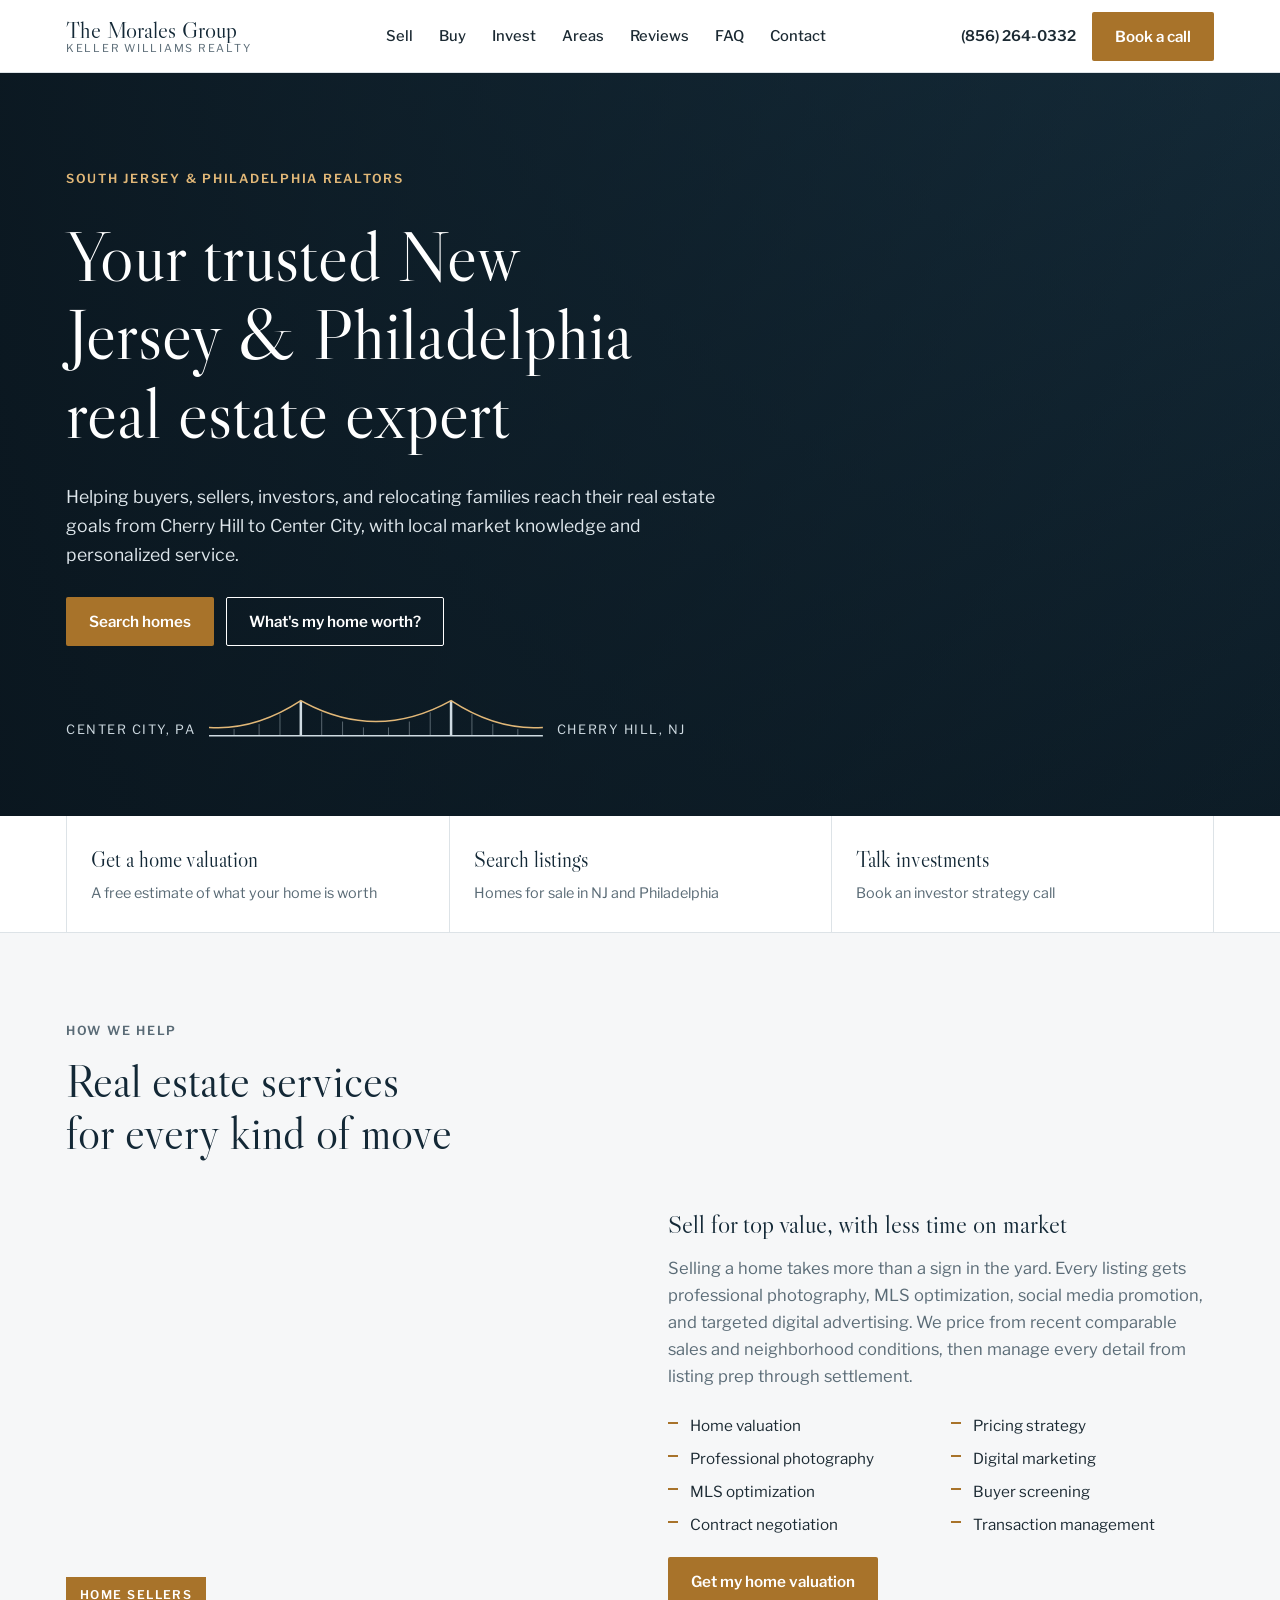
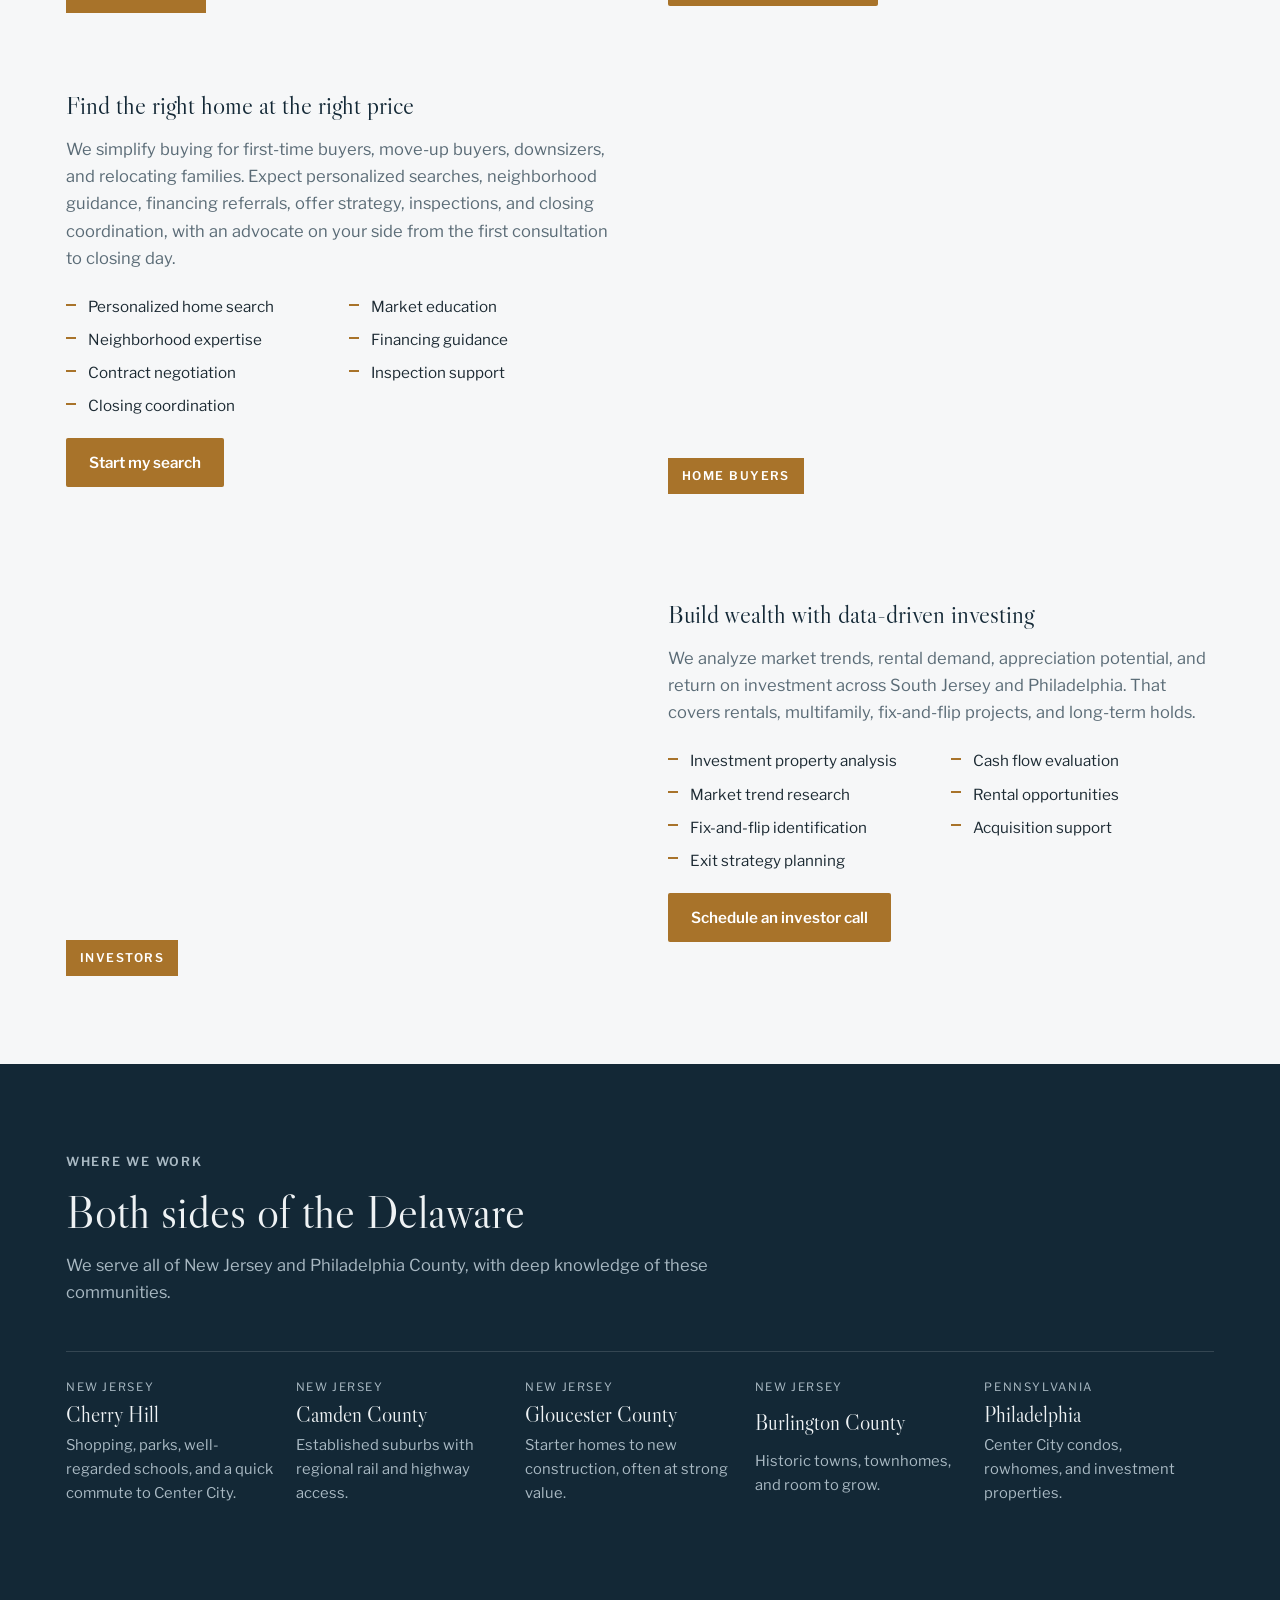
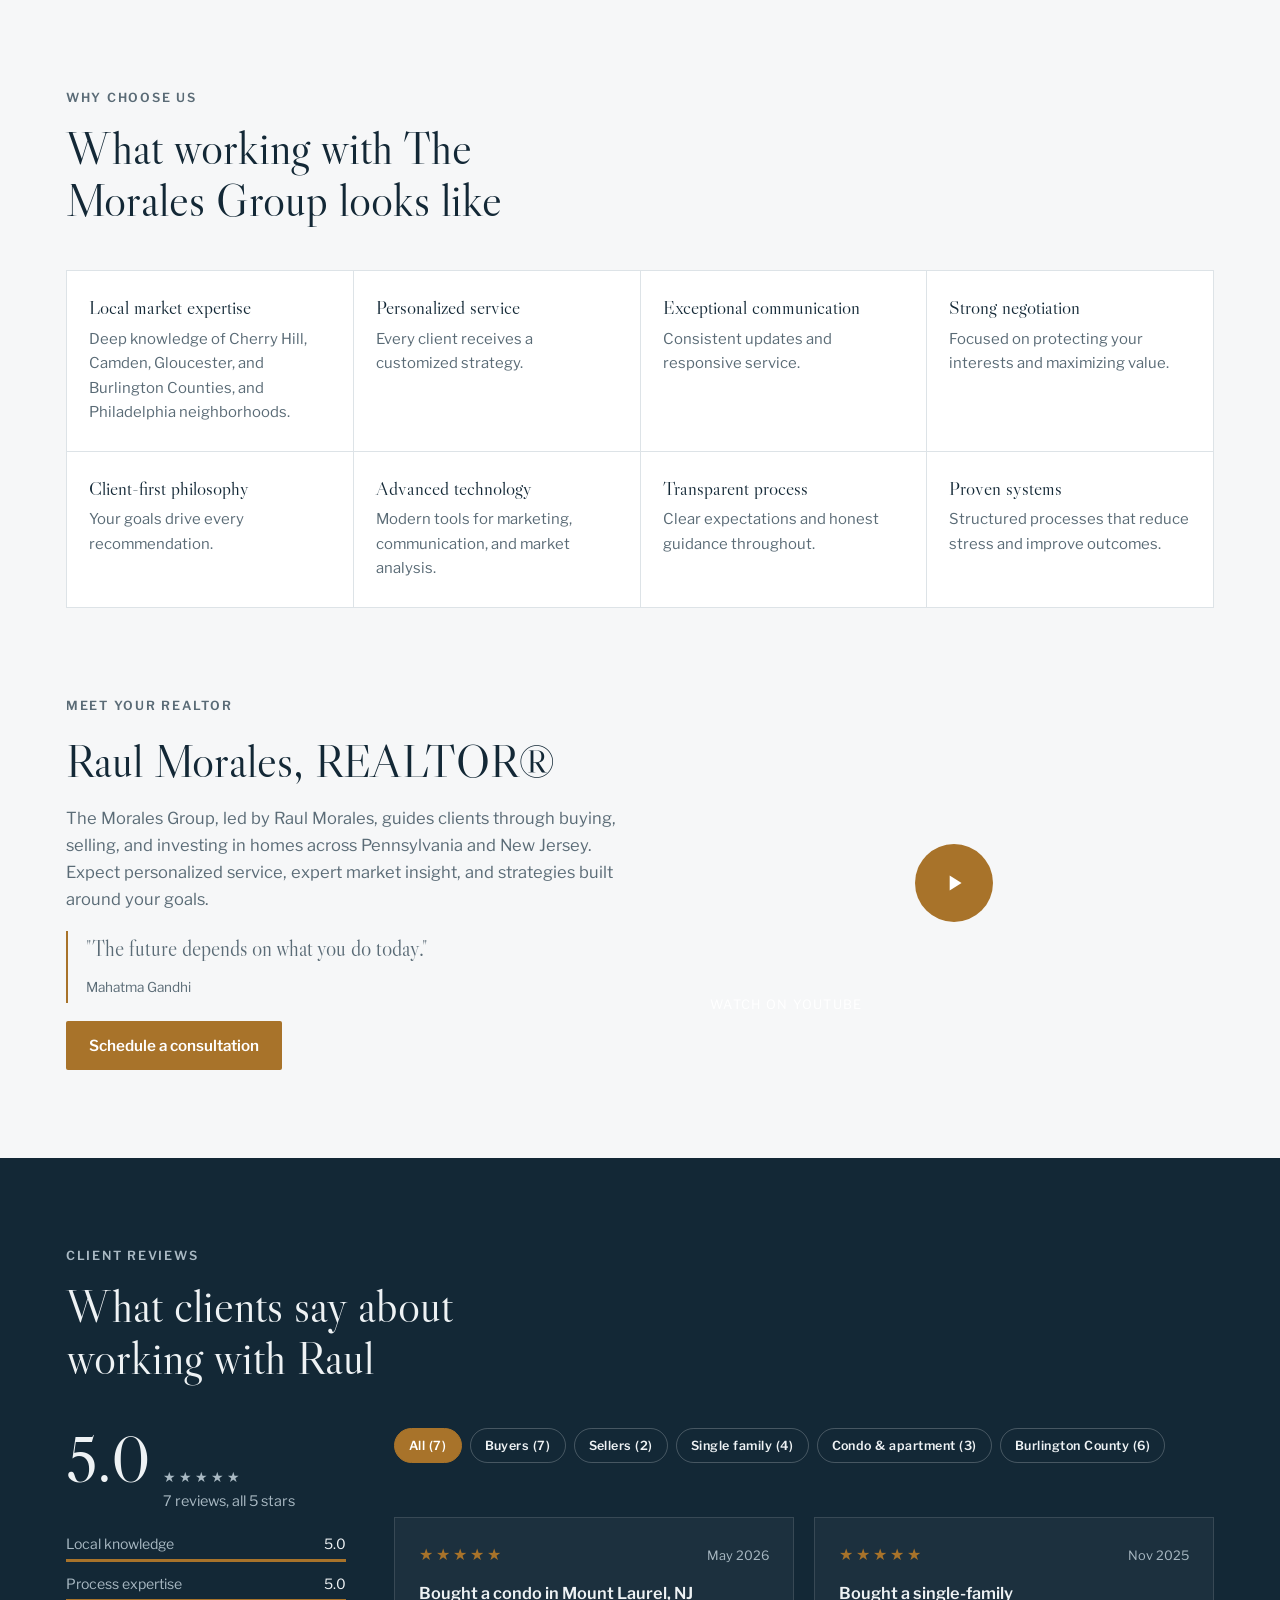
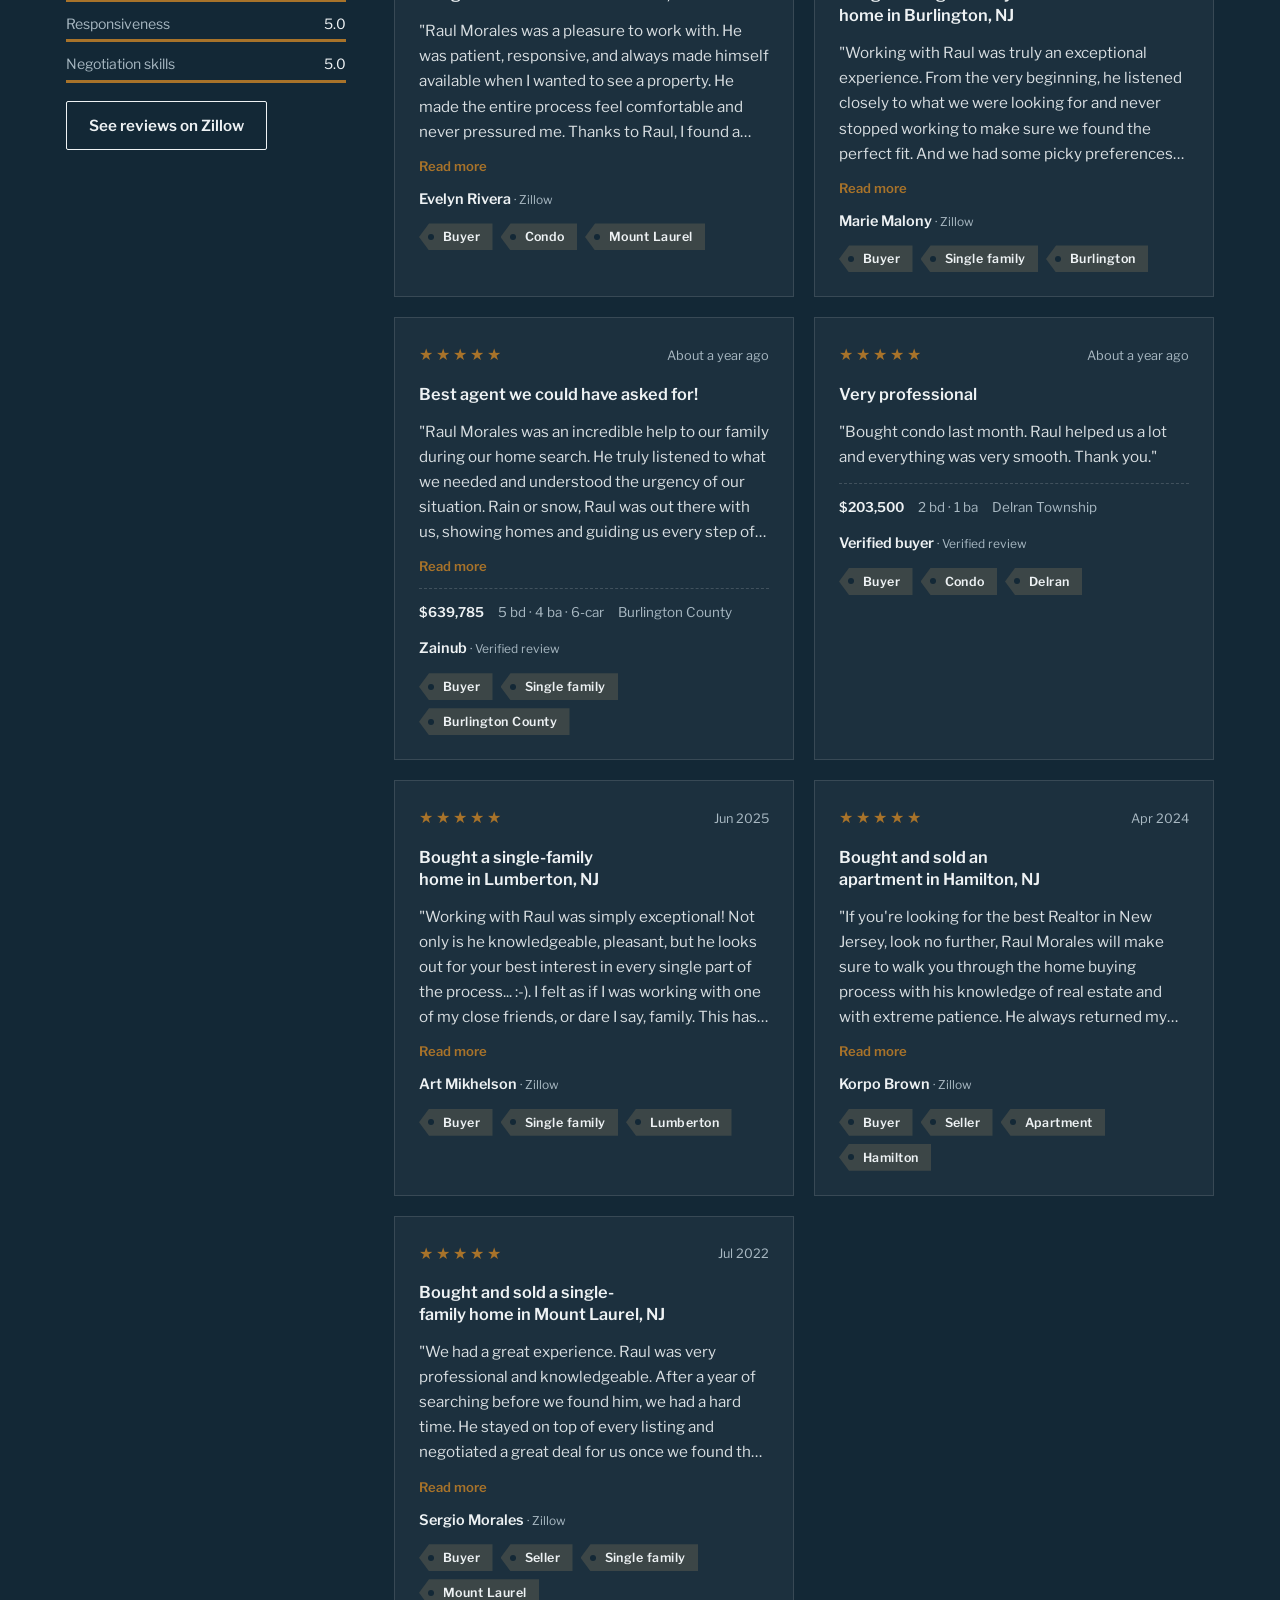
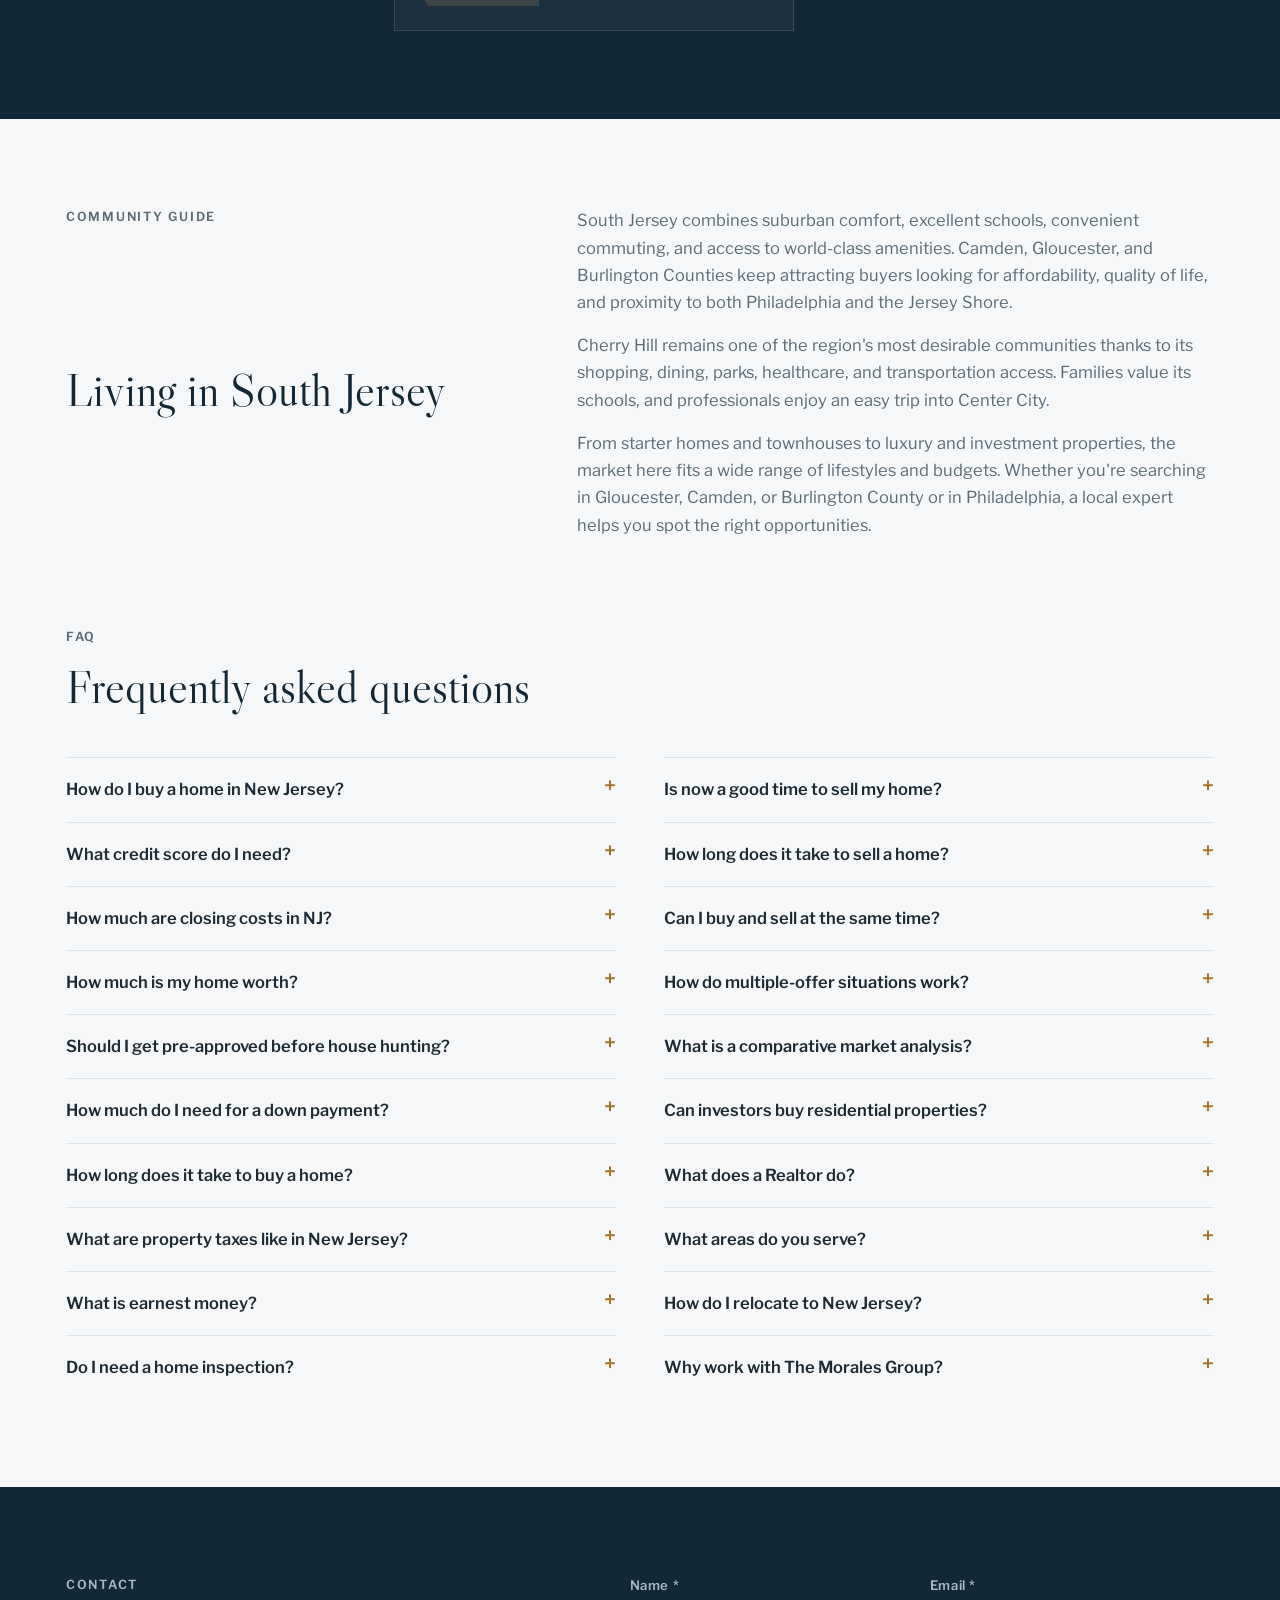
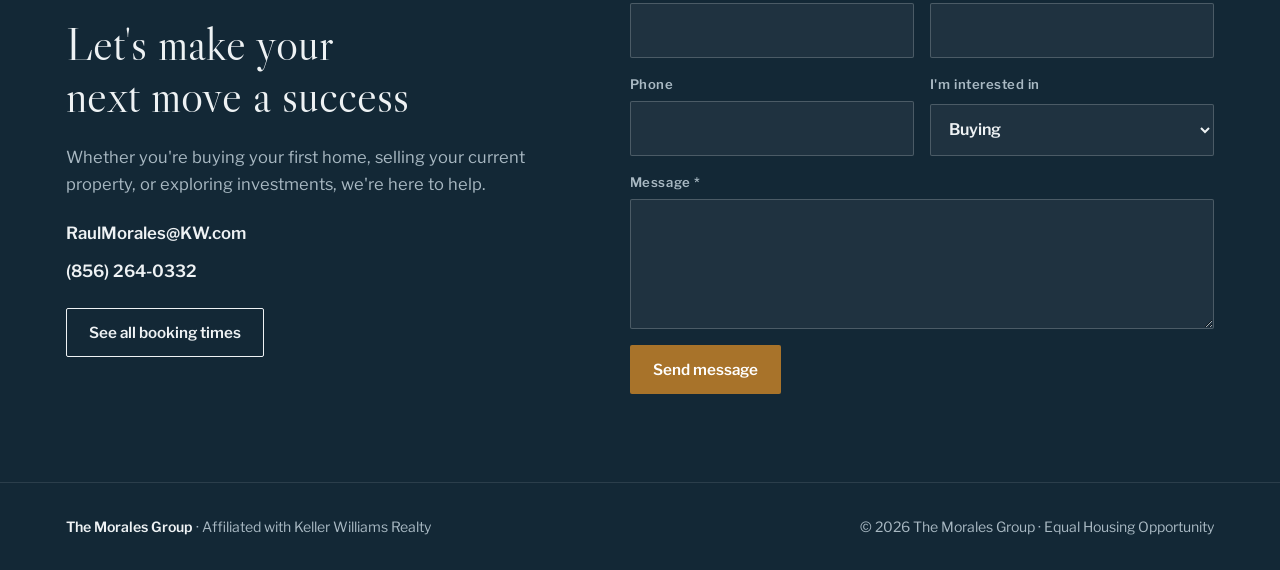
==== commit 649daf2b: "Interactive reviews section with key-tag filters Co-Authored-By: Claude Opus 5.5 <noreply@anthropic." ====
--- a/index.html
+++ b/index.html
@@ -146,14 +146,46 @@
 @media (max-width:860px){.about{grid-template-columns:1fr}}
 
 /* Reviews */
-.reviews{display:grid;grid-template-columns:repeat(auto-fill,minmax(320px,1fr));gap:24px}
-.review{background:var(--surface);border:1px solid var(--line);padding:28px;display:grid;gap:16px;align-content:space-between}
+.rv-layout{display:grid;grid-template-columns:280px 1fr;gap:48px;align-items:start}
+.rv-summary{display:grid;gap:18px;position:sticky;top:calc(env(safe-area-inset-top,0px) + 96px)}
+.rv-score{display:flex;align-items:baseline;gap:12px}
+.rv-score b{font-family:var(--display);font-weight:400;font-size:4rem;line-height:1;color:var(--band-fg)}
+.rv-score span{color:var(--band-muted);font-size:.9rem}
 .stars{color:var(--accent);letter-spacing:3px;font-size:1rem}
-.review p{font-size:.97rem}
-.review cite{font-style:normal;font-weight:600;font-size:.9rem}
-.review.feature{grid-column:span 2}
-.review.feature p{font-family:var(--display);font-size:1.3rem;line-height:1.45;color:var(--ink)}
-@media (max-width:720px){.review.feature{grid-column:auto}.reviews{grid-template-columns:1fr}}
+.rv-cats{display:grid;gap:10px;font-size:.88rem;color:var(--band-muted)}
+.rv-cats div{display:grid;grid-template-columns:1fr auto;gap:4px 12px;align-items:center}
+.rv-cats i{grid-column:1/-1;height:3px;background:var(--accent)}
+.rv-cats em{font-style:normal;color:var(--band-fg);font-variant-numeric:tabular-nums}
+.rv-summary .btn{justify-self:start}
+.rv-filters{display:flex;flex-wrap:wrap;gap:8px;margin-bottom:24px}
+.rv-filters button,.keytag{font:600 .78rem var(--body);letter-spacing:.04em;cursor:pointer;color:var(--band-fg);background:transparent}
+.rv-filters button{padding:9px 14px;border:1px solid rgba(255,255,255,.22);border-radius:999px;font-variant-numeric:tabular-nums}
+.rv-filters button:hover{border-color:var(--accent)}
+.rv-filters button[aria-pressed="true"]{background:var(--accent);border-color:var(--accent);color:var(--accent-ink)}
+.rv-filters button:focus-visible,.keytag:focus-visible,.rv-more:focus-visible{outline:2px solid var(--accent);outline-offset:3px}
+.rv-status{color:var(--band-muted);font-size:.88rem;margin:-10px 0 20px;min-height:1.4em}
+.rv-status button{font:inherit;color:var(--accent);background:none;border:0;cursor:pointer;text-decoration:underline;padding:0}
+.reviews{display:grid;grid-template-columns:repeat(auto-fill,minmax(300px,1fr));gap:20px}
+.review{margin:0;background:rgba(255,255,255,.04);border:1px solid rgba(255,255,255,.12);padding:24px;display:grid;gap:14px;align-content:start;transition:border-color .2s,transform .2s}
+.review:hover{border-color:rgba(255,255,255,.3)}
+@media (prefers-reduced-motion:no-preference){.review:hover{transform:translateY(-2px)}}
+.rv-top{display:flex;justify-content:space-between;align-items:center;gap:12px;font-size:.8rem;color:var(--band-muted)}
+.review h3{font-family:var(--body);font-weight:600;font-size:1.02rem;color:var(--band-fg);line-height:1.35}
+.rv-text{font-size:.95rem;color:var(--band-fg);opacity:.9;display:-webkit-box;-webkit-box-orient:vertical;-webkit-line-clamp:5;overflow:hidden}
+.review.open .rv-text{-webkit-line-clamp:unset;display:block}
+.rv-more{justify-self:start;font:600 .82rem var(--body);color:var(--accent);background:none;border:0;padding:0;cursor:pointer}
+.rv-prop{display:flex;flex-wrap:wrap;gap:4px 14px;font-size:.84rem;color:var(--band-muted);font-variant-numeric:tabular-nums;border-top:1px dashed rgba(255,255,255,.16);padding-top:12px}
+.rv-prop b{color:var(--band-fg);font-weight:600}
+.rv-foot{display:grid;gap:12px}
+.review cite{font-style:normal;font-weight:600;font-size:.9rem;color:var(--band-fg)}
+.review cite small{font-weight:400;color:var(--band-muted)}
+.keytags{display:flex;flex-wrap:wrap;gap:8px}
+.keytag{position:relative;padding:6px 12px 6px 24px;border:0;background:rgba(226,184,120,.16);color:var(--band-fg);clip-path:polygon(10px 0,100% 0,100% 100%,10px 100%,0 50%);transition:background .2s}
+.keytag::before{content:"";position:absolute;left:9px;top:50%;width:6px;height:6px;margin-top:-3px;border-radius:50%;background:var(--band)}
+.keytag:hover,.keytag.on{background:var(--accent);color:var(--accent-ink)}
+.review[hidden]{display:none}
+@media (max-width:900px){.rv-layout{grid-template-columns:1fr;gap:32px}.rv-summary{position:static}}
+@media (max-width:420px){.reviews{grid-template-columns:1fr}}
 
 /* Living */
 .living{display:grid;grid-template-columns:1fr 1.4fr;gap:56px}
@@ -362,16 +394,81 @@
       <p class="eyebrow">Client reviews</p>
       <h2>What clients say about working with Raul</h2>
     </div>
-    <div class="reviews">
-      <figure class="review feature" style="margin:0;background:transparent;border-color:rgba(255,255,255,.15)">
-        <div class="stars" aria-label="5 stars">★★★★★</div>
-        <p style="color:var(--band-fg)">"From the very beginning, he listened closely to what we were looking for and never stopped working to make sure we found the perfect fit. We had some picky preferences (historic home with charm in a walkable town). Thanks to Raul's hard work and guidance, we found our dream home, something we didn't think was possible until he made it happen."</p>
-        <cite style="color:var(--band-fg)">Marie Malony</cite>
-      </figure>
-      <figure class="review" style="margin:0"><div class="stars" aria-label="5 stars">★★★★★</div><p>"He was patient, responsive, and always made himself available when I wanted to see a property. He made the entire process feel comfortable and never pressured me. Thanks to Raul, I found a home that I'm truly happy with."</p><cite>Evelyn Rivera</cite></figure>
-      <figure class="review" style="margin:0"><div class="stars" aria-label="5 stars">★★★★★</div><p>"Not only is he knowledgeable and pleasant, but he looks out for your best interest in every single part of the process. I felt as if I was working with one of my close friends, or dare I say, family."</p><cite>Art Mikhelson</cite></figure>
-      <figure class="review" style="margin:0"><div class="stars" aria-label="5 stars">★★★★★</div><p>"He stayed on top of every listing and negotiated a great deal for us once we found the home we wanted, and he helped us beat out other buyers to obtain our first home!"</p><cite>Sergio Morales</cite></figure>
-      <figure class="review" style="margin:0"><div class="stars" aria-label="5 stars">★★★★★</div><p>"Raul Morales will make sure to walk you through the home buying process with his knowledge of real estate and with extreme patience. He always returned my phone calls in a timely manner."</p><cite>Korpo Brown</cite></figure>
+    <div class="rv-layout">
+      <aside class="rv-summary">
+        <div class="rv-score"><b>5.0</b><span><span class="stars" aria-label="5 out of 5 stars">★★★★★</span><br>7 reviews, all 5 stars</span></div>
+        <div class="rv-cats" aria-label="Category ratings on Zillow">
+          <div>Local knowledge<em>5.0</em><i></i></div>
+          <div>Process expertise<em>5.0</em><i></i></div>
+          <div>Responsiveness<em>5.0</em><i></i></div>
+          <div>Negotiation skills<em>5.0</em><i></i></div>
+        </div>
+        <a class="btn btn-ghost" href="https://www.zillow.com/profile/Raul%20A%20Morales%20" target="_blank" rel="noopener">See reviews on Zillow</a>
+      </aside>
+      <div>
+        <div class="rv-filters" role="group" aria-label="Filter reviews">
+          <button type="button" data-filter="all" aria-pressed="true">All</button>
+          <button type="button" data-filter="buyer" aria-pressed="false">Buyers</button>
+          <button type="button" data-filter="seller" aria-pressed="false">Sellers</button>
+          <button type="button" data-filter="single-family" aria-pressed="false">Single family</button>
+          <button type="button" data-filter="condo" aria-pressed="false">Condo &amp; apartment</button>
+          <button type="button" data-filter="burlington-county" aria-pressed="false">Burlington County</button>
+        </div>
+        <p class="rv-status" id="rv-status" aria-live="polite"></p>
+        <div class="reviews" id="reviews-grid">
+          <figure class="review" data-tags="buyer condo mount-laurel burlington-county">
+            <div class="rv-top"><span class="stars" aria-label="5 stars">★★★★★</span><span>May 2026</span></div>
+            <h3>Bought a condo in Mount Laurel, NJ</h3>
+            <p class="rv-text">"Raul Morales was a pleasure to work with. He was patient, responsive, and always made himself available when I wanted to see a property. He made the entire process feel comfortable and never pressured me. Thanks to Raul, I found a home that I'm truly happy with. I highly recommend him."</p>
+            <div class="rv-foot"><cite>Evelyn Rivera <small>· Zillow</small></cite>
+              <div class="keytags"><button class="keytag" data-filter="buyer">Buyer</button><button class="keytag" data-filter="condo">Condo</button><button class="keytag" data-filter="mount-laurel">Mount Laurel</button></div></div>
+          </figure>
+          <figure class="review" data-tags="buyer single-family burlington burlington-county">
+            <div class="rv-top"><span class="stars" aria-label="5 stars">★★★★★</span><span>Nov 2025</span></div>
+            <h3>Bought a single-family home in Burlington, NJ</h3>
+            <p class="rv-text">"Working with Raul was truly an exceptional experience. From the very beginning, he listened closely to what we were looking for and never stopped working to make sure we found the perfect fit. And we had some picky preferences (historic home with charm in a walkable town). His deep knowledge of the market, quick communication, and genuine dedication made the entire process smooth, stress-free, and even exciting. Thanks to Raul's hard work and guidance, we were able to find our dream home, something we didn't think was possible until he made it happen. He went above and beyond in every step, from scheduling showings to explaining details clearly to advocating for us during negotiations. It always felt like he had our best interests at heart. We can't thank Raul enough for helping us reach this huge milestone. If you're searching for a realtor who is professional, trustworthy, and truly committed to your success, Raul is the one."</p>
+            <div class="rv-foot"><cite>Marie Malony <small>· Zillow</small></cite>
+              <div class="keytags"><button class="keytag" data-filter="buyer">Buyer</button><button class="keytag" data-filter="single-family">Single family</button><button class="keytag" data-filter="burlington">Burlington</button></div></div>
+          </figure>
+          <figure class="review" data-tags="buyer single-family burlington-county">
+            <div class="rv-top"><span class="stars" aria-label="5 stars">★★★★★</span><span>About a year ago</span></div>
+            <h3>Best agent we could have asked for!</h3>
+            <p class="rv-text">"Raul Morales was an incredible help to our family during our home search. He truly listened to what we needed and understood the urgency of our situation. Rain or snow, Raul was out there with us, showing homes and guiding us every step of the way. He was patient, knowledgeable, and always had our best interest in mind. His dedication and strong negotiation skills helped us find the perfect home in less than a month and stay within our budget. We're beyond grateful for his hard work and highly recommend Raul to anyone looking for a reliable, caring real estate agent."</p>
+            <div class="rv-prop"><b>$639,785</b><span>5 bd · 4 ba · 6-car</span><span>Burlington County</span></div>
+            <div class="rv-foot"><cite>Zainub <small>· Verified review</small></cite>
+              <div class="keytags"><button class="keytag" data-filter="buyer">Buyer</button><button class="keytag" data-filter="single-family">Single family</button><button class="keytag" data-filter="burlington-county">Burlington County</button></div></div>
+          </figure>
+          <figure class="review" data-tags="buyer condo delran burlington-county">
+            <div class="rv-top"><span class="stars" aria-label="5 stars">★★★★★</span><span>About a year ago</span></div>
+            <h3>Very professional</h3>
+            <p class="rv-text">"Bought condo last month. Raul helped us a lot and everything was very smooth. Thank you."</p>
+            <div class="rv-prop"><b>$203,500</b><span>2 bd · 1 ba</span><span>Delran Township</span></div>
+            <div class="rv-foot"><cite>Verified buyer <small>· Verified review</small></cite>
+              <div class="keytags"><button class="keytag" data-filter="buyer">Buyer</button><button class="keytag" data-filter="condo">Condo</button><button class="keytag" data-filter="delran">Delran</button></div></div>
+          </figure>
+          <figure class="review" data-tags="buyer single-family lumberton burlington-county">
+            <div class="rv-top"><span class="stars" aria-label="5 stars">★★★★★</span><span>Jun 2025</span></div>
+            <h3>Bought a single-family home in Lumberton, NJ</h3>
+            <p class="rv-text">"Working with Raul was simply exceptional! Not only is he knowledgeable, pleasant, but he looks out for your best interest in every single part of the process... :-). I felt as if I was working with one of my close friends, or dare I say, family. This has been one of the best experiences I've had in a very long time, I will be coming back for our next one, and telling all my friends/relatives and coworkers regarding such a great experience! Thank you so much Raul!!!"</p>
+            <div class="rv-foot"><cite>Art Mikhelson <small>· Zillow</small></cite>
+              <div class="keytags"><button class="keytag" data-filter="buyer">Buyer</button><button class="keytag" data-filter="single-family">Single family</button><button class="keytag" data-filter="lumberton">Lumberton</button></div></div>
+          </figure>
+          <figure class="review" data-tags="buyer seller condo hamilton">
+            <div class="rv-top"><span class="stars" aria-label="5 stars">★★★★★</span><span>Apr 2024</span></div>
+            <h3>Bought and sold an apartment in Hamilton, NJ</h3>
+            <p class="rv-text">"If you're looking for the best Realtor in New Jersey, look no further, Raul Morales will make sure to walk you through the home buying process with his knowledge of real estate and with extreme patience. He always returned my phone calls in a timely manner. Lastly, his experience in real estate allowed us to purchase a home. If you're reading this don't hesitate to reach out to Raul Morales, THE BEST REALTOR IN NJ!!!"</p>
+            <div class="rv-foot"><cite>Korpo Brown <small>· Zillow</small></cite>
+              <div class="keytags"><button class="keytag" data-filter="buyer">Buyer</button><button class="keytag" data-filter="seller">Seller</button><button class="keytag" data-filter="condo">Apartment</button><button class="keytag" data-filter="hamilton">Hamilton</button></div></div>
+          </figure>
+          <figure class="review" data-tags="buyer seller single-family mount-laurel burlington-county">
+            <div class="rv-top"><span class="stars" aria-label="5 stars">★★★★★</span><span>Jul 2022</span></div>
+            <h3>Bought and sold a single-family home in Mount Laurel, NJ</h3>
+            <p class="rv-text">"We had a great experience. Raul was very professional and knowledgeable. After a year of searching before we found him, we had a hard time. He stayed on top of every listing and negotiated a great deal for us once we found the home we wanted, and he helped us beat out other buyers to obtain our first home! Would recommend him for anyone buying or selling. If we ever need him again we will absolutely go right to him."</p>
+            <div class="rv-foot"><cite>Sergio Morales <small>· Zillow</small></cite>
+              <div class="keytags"><button class="keytag" data-filter="buyer">Buyer</button><button class="keytag" data-filter="seller">Seller</button><button class="keytag" data-filter="single-family">Single family</button><button class="keytag" data-filter="mount-laurel">Mount Laurel</button></div></div>
+          </figure>
+        </div>
+      </div>
     </div>
   </div>
 </section>
@@ -469,6 +566,76 @@
     document.getElementById('form-note').textContent = 'This form isn’t connected yet. Please email RaulMorales@KW.com or call (856) 264-0332.';
   }
 });
+(function () {
+  var grid = document.getElementById('reviews-grid');
+  var cards = Array.prototype.slice.call(grid.querySelectorAll('.review'));
+  var bar = document.querySelectorAll('.rv-filters button');
+  var status = document.getElementById('rv-status');
+  var labels = {};
+  document.querySelectorAll('[data-filter]').forEach(function (el) {
+    if (!labels[el.dataset.filter]) labels[el.dataset.filter] = el.textContent;
+  });
+  labels.condo = 'Condo & apartment';
+
+  bar.forEach(function (b) {
+    var f = b.dataset.filter;
+    var n = f === 'all' ? cards.length : cards.filter(function (c) { return c.dataset.tags.split(' ').indexOf(f) !== -1; }).length;
+    b.textContent += ' (' + n + ')';
+  });
+
+  function apply(f) {
+    var shown = 0;
+    cards.forEach(function (c) {
+      var hit = f === 'all' || c.dataset.tags.split(' ').indexOf(f) !== -1;
+      c.hidden = !hit;
+      if (hit) shown++;
+    });
+    bar.forEach(function (b) { b.setAttribute('aria-pressed', String(b.dataset.filter === f)); });
+    document.querySelectorAll('.keytag').forEach(function (t) { t.classList.toggle('on', t.dataset.filter === f); });
+    status.textContent = '';
+    if (f !== 'all') {
+      status.appendChild(document.createTextNode('Showing ' + shown + ' review' + (shown === 1 ? '' : 's') + ' tagged “' + labels[f] + '” · '));
+      var clear = document.createElement('button');
+      clear.type = 'button';
+      clear.textContent = 'Show all';
+      clear.addEventListener('click', function () { apply('all'); });
+      status.appendChild(clear);
+    }
+    markLong();
+  }
+
+  document.querySelectorAll('.rv-filters button, .keytag').forEach(function (el) {
+    el.addEventListener('click', function () {
+      var f = el.dataset.filter;
+      var current = document.querySelector('.rv-filters [aria-pressed="true"]');
+      var active = current ? current.dataset.filter : null;
+      if (el.classList.contains('keytag') && el.classList.contains('on')) f = 'all';
+      apply(f === active && f !== 'all' && !el.classList.contains('keytag') ? 'all' : f);
+    });
+  });
+
+  function markLong() {
+    cards.forEach(function (c) {
+      if (c.hidden || c.querySelector('.rv-more')) return;
+      var t = c.querySelector('.rv-text');
+      if (t.scrollHeight > t.clientHeight + 2) {
+        var more = document.createElement('button');
+        more.type = 'button';
+        more.className = 'rv-more';
+        more.textContent = 'Read more';
+        more.setAttribute('aria-expanded', 'false');
+        more.addEventListener('click', function () {
+          var open = c.classList.toggle('open');
+          more.textContent = open ? 'Show less' : 'Read more';
+          more.setAttribute('aria-expanded', String(open));
+        });
+        t.after(more);
+      }
+    });
+  }
+  markLong();
+  if (document.fonts && document.fonts.ready) document.fonts.ready.then(markLong);
+})();
 document.querySelectorAll('.menu a').forEach(function (a) {
   a.addEventListener('click', function () { a.closest('details').open = false; });
 });
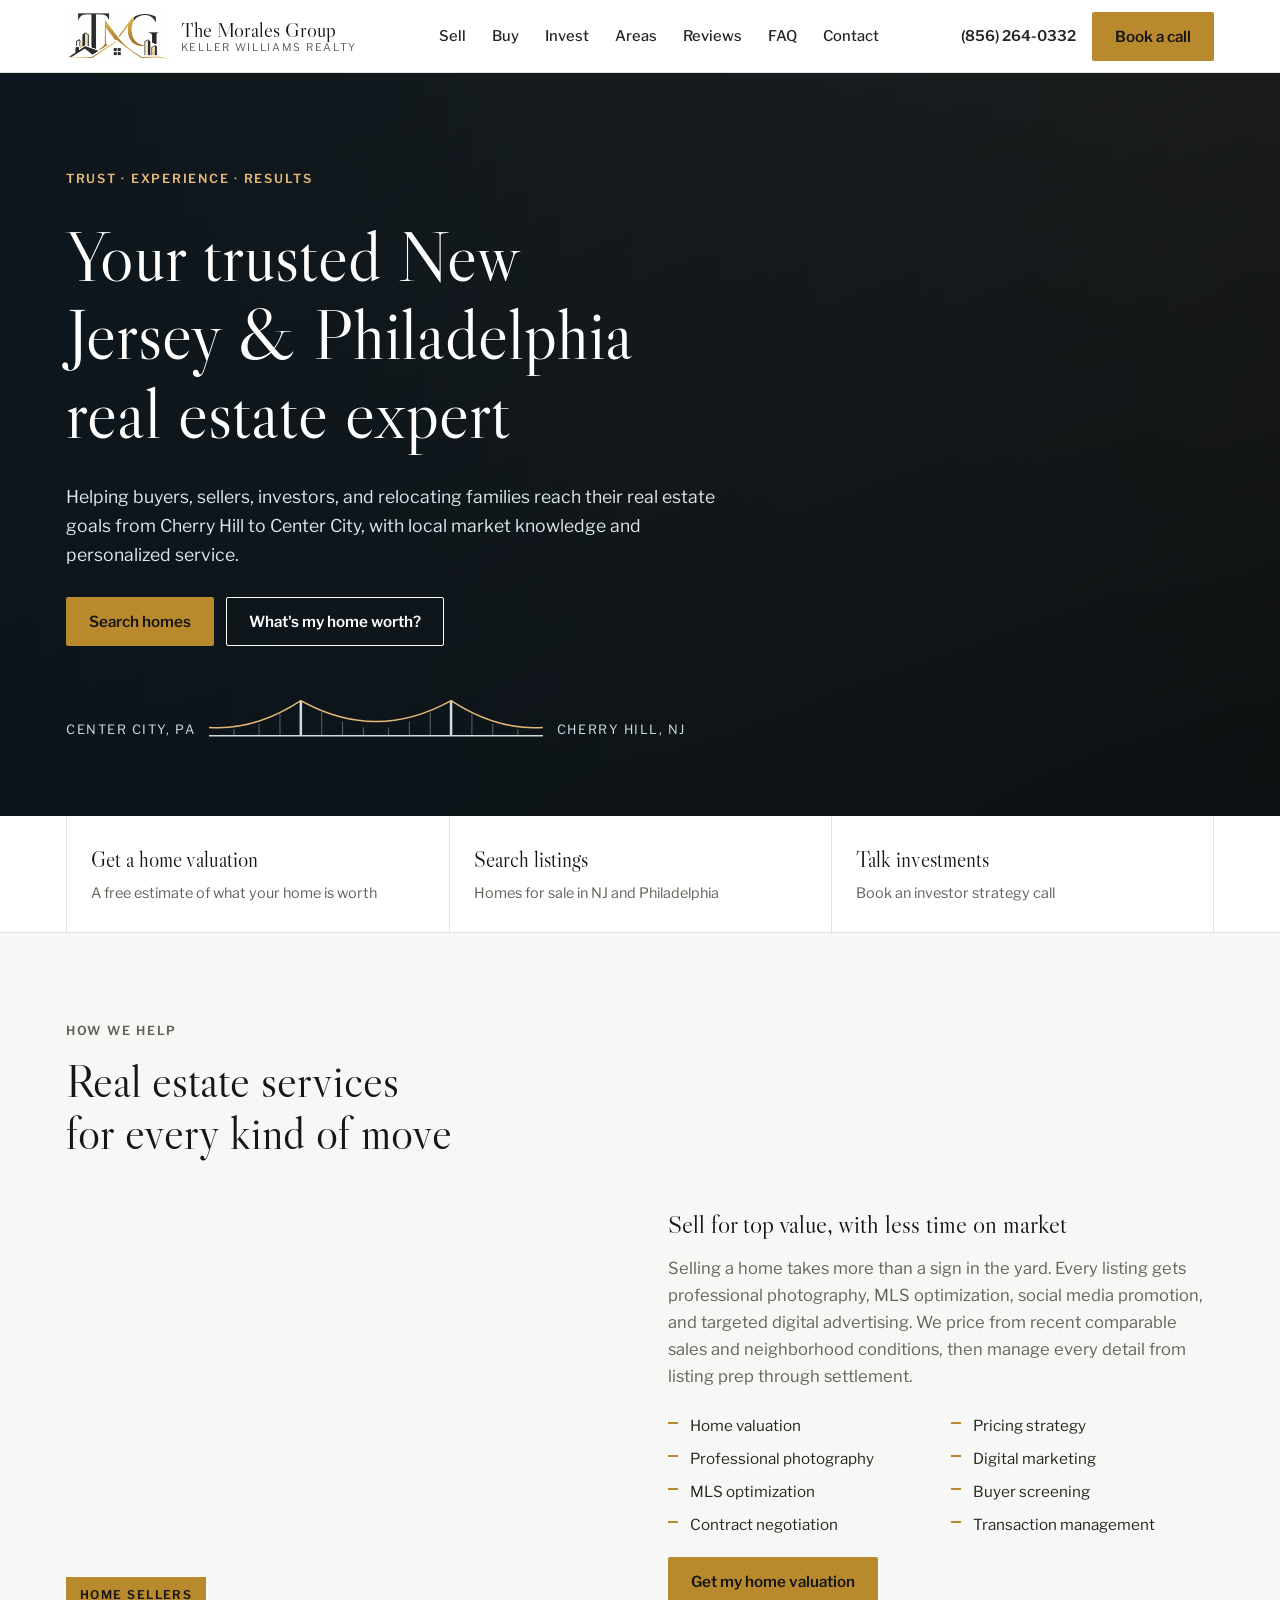
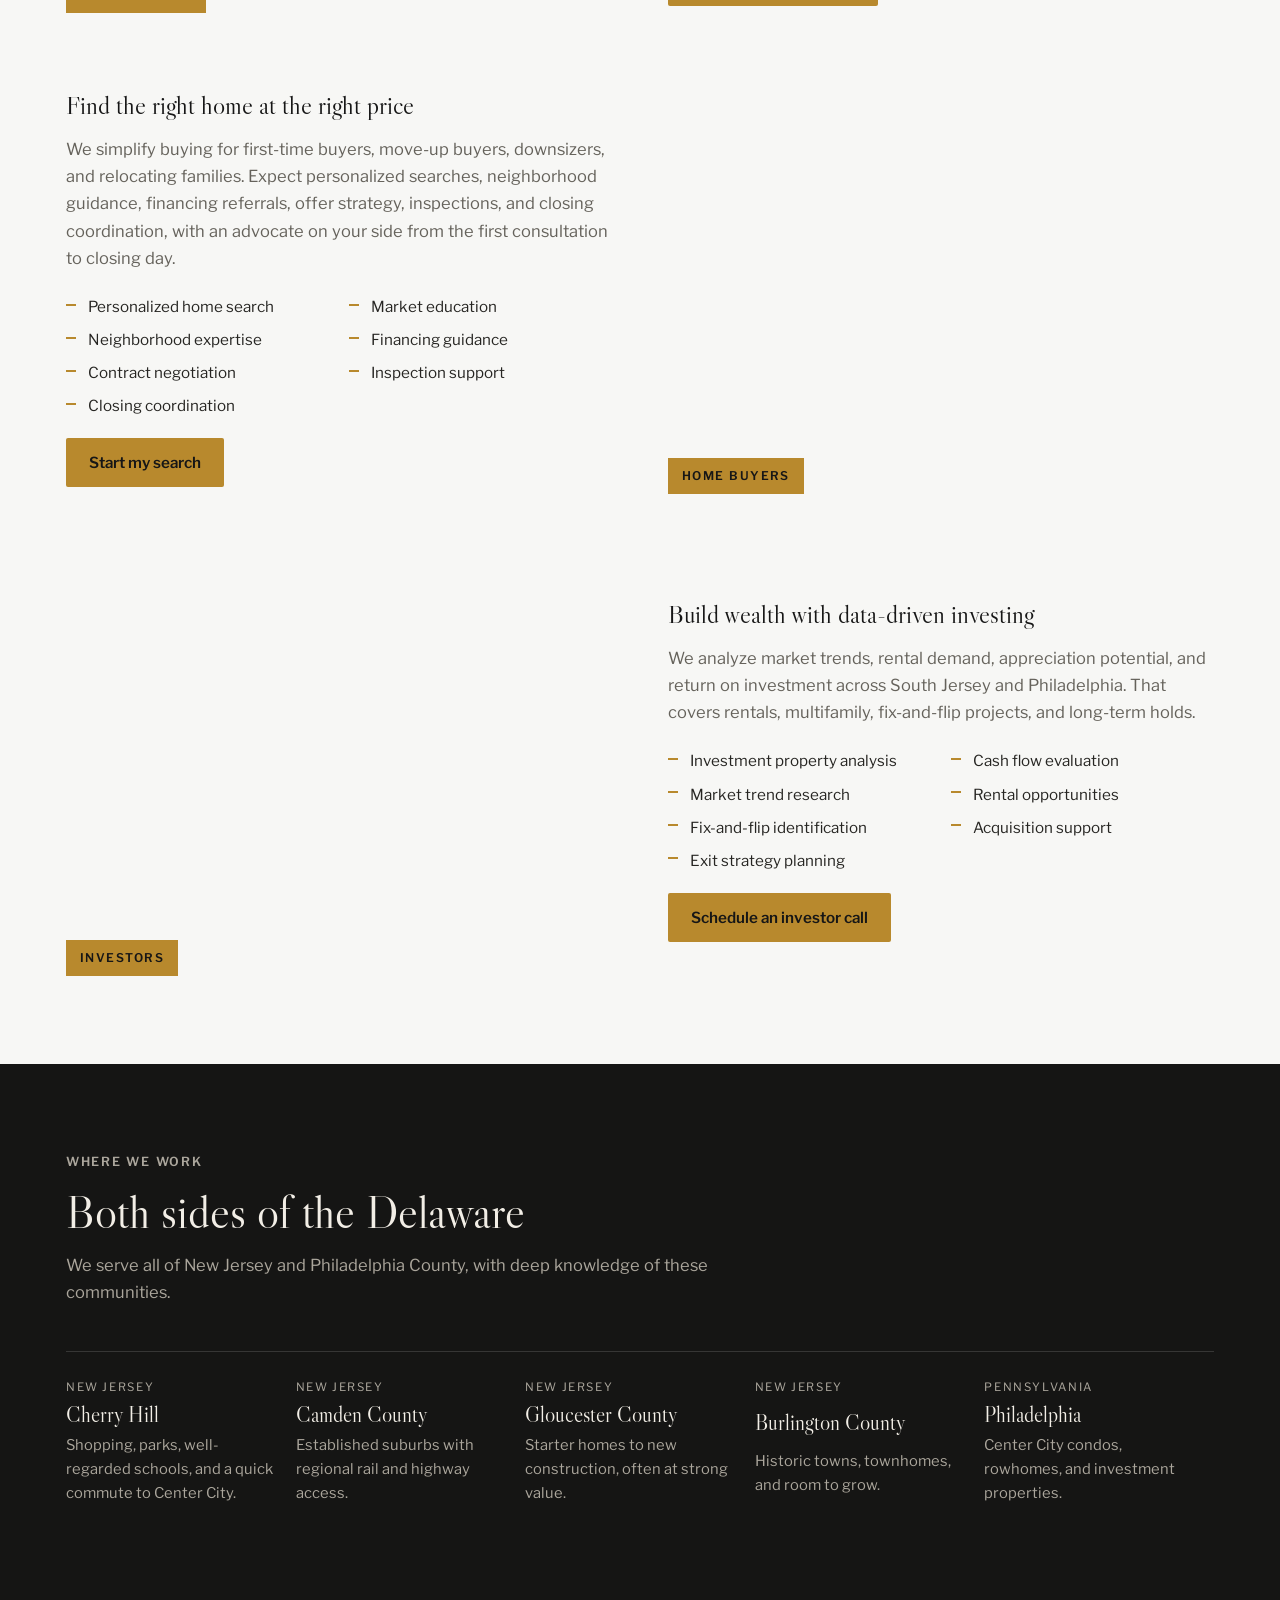
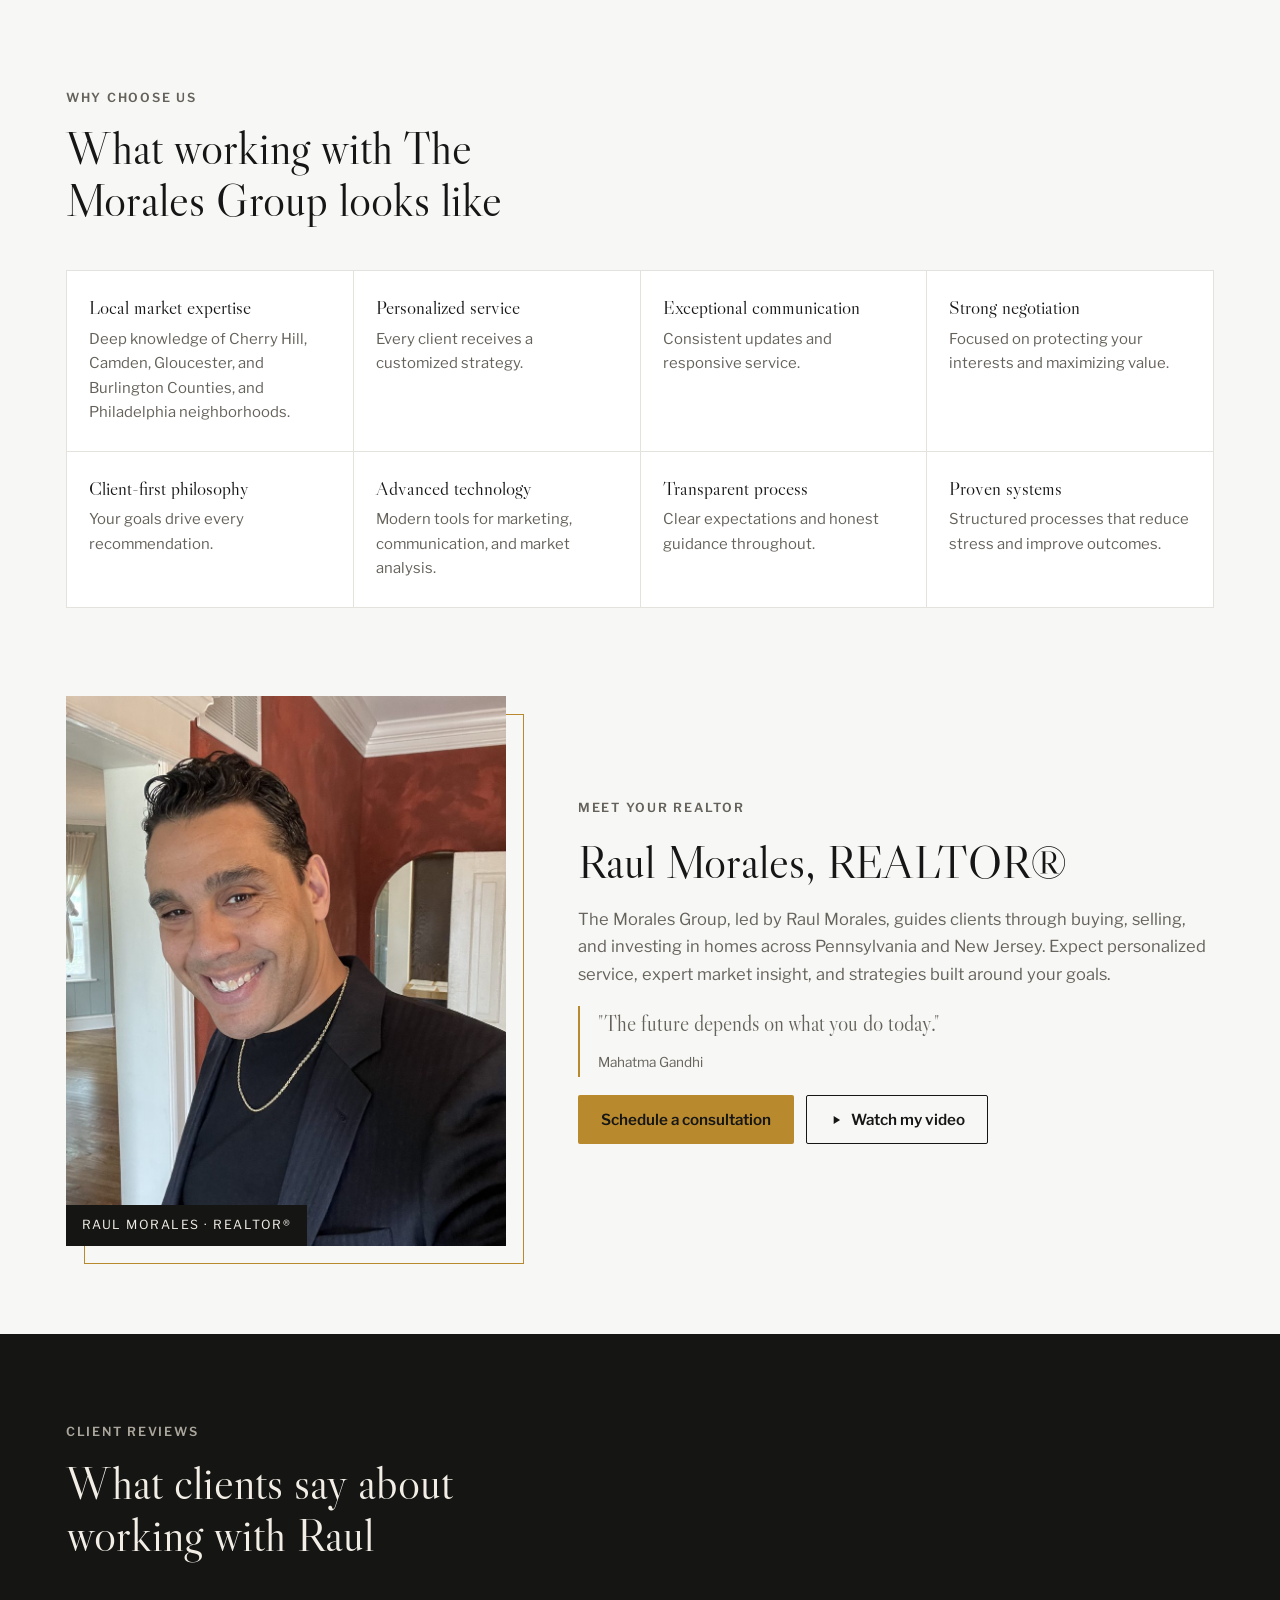
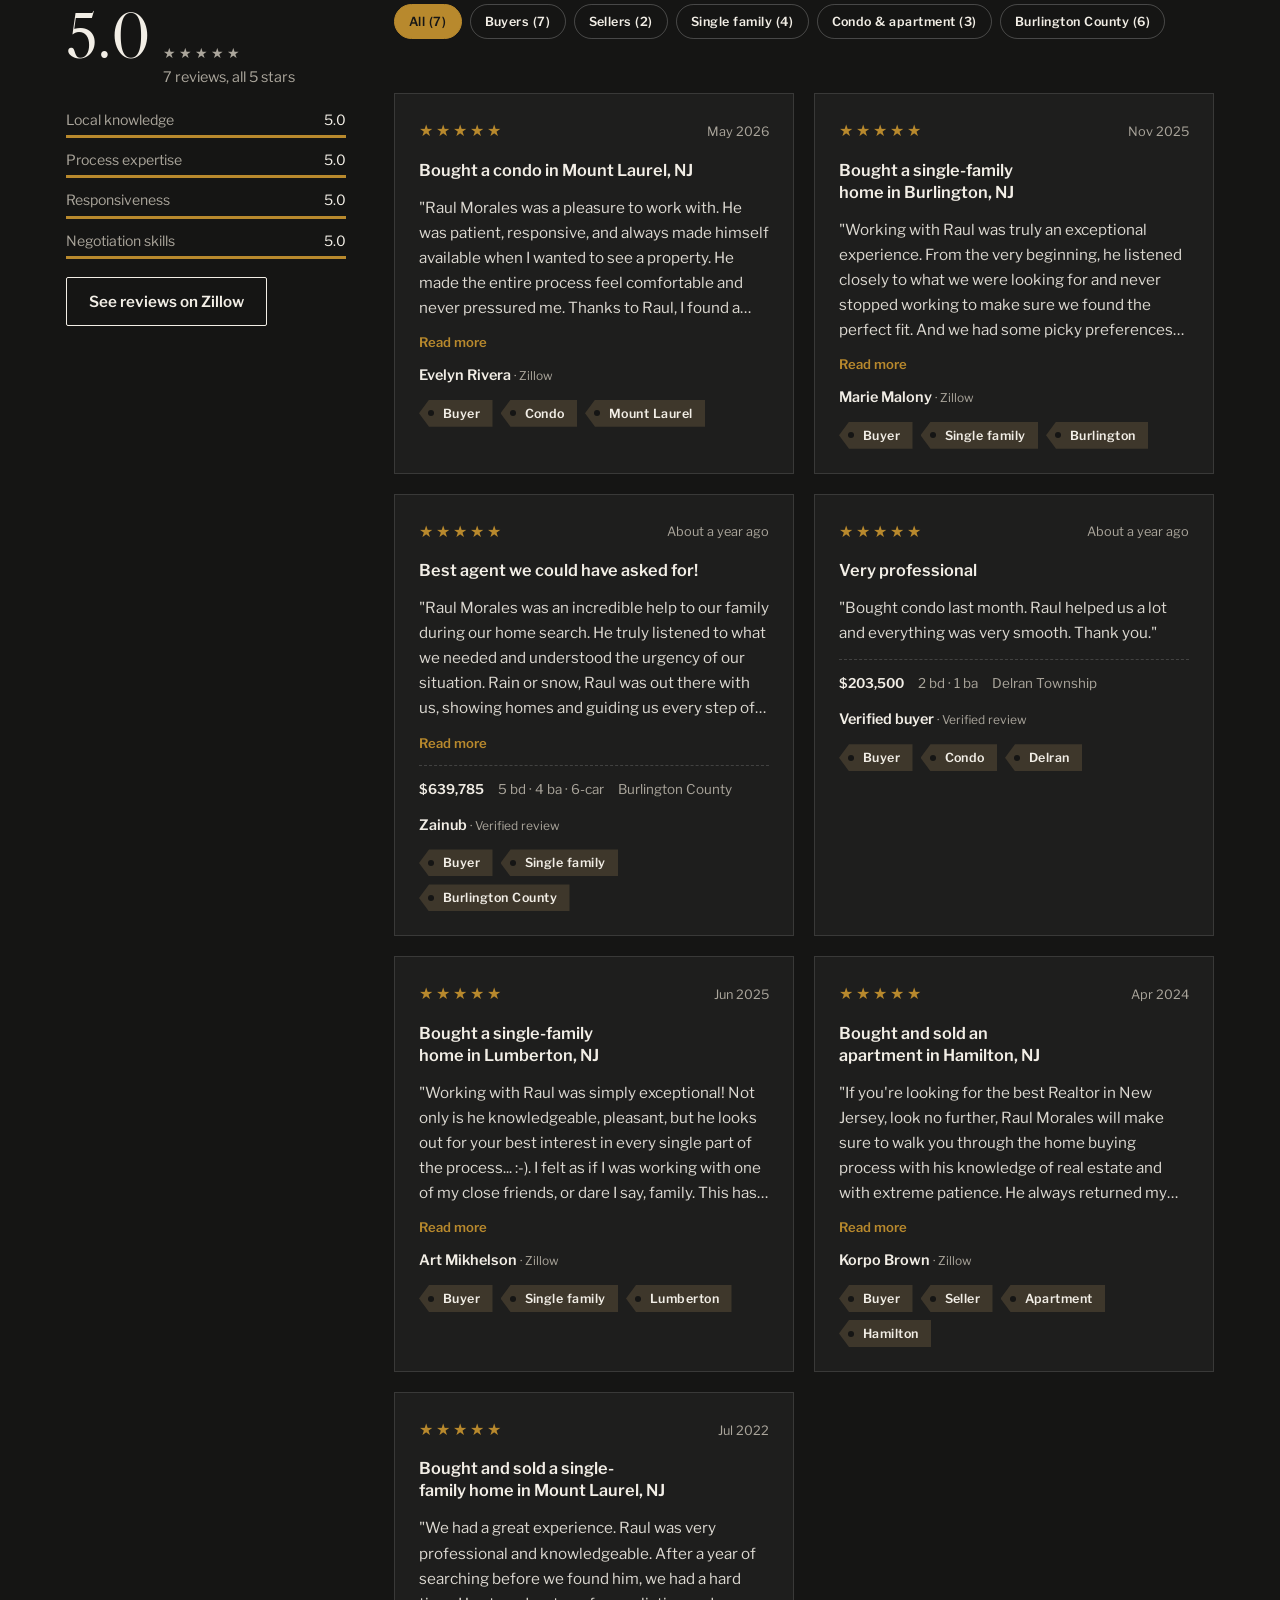
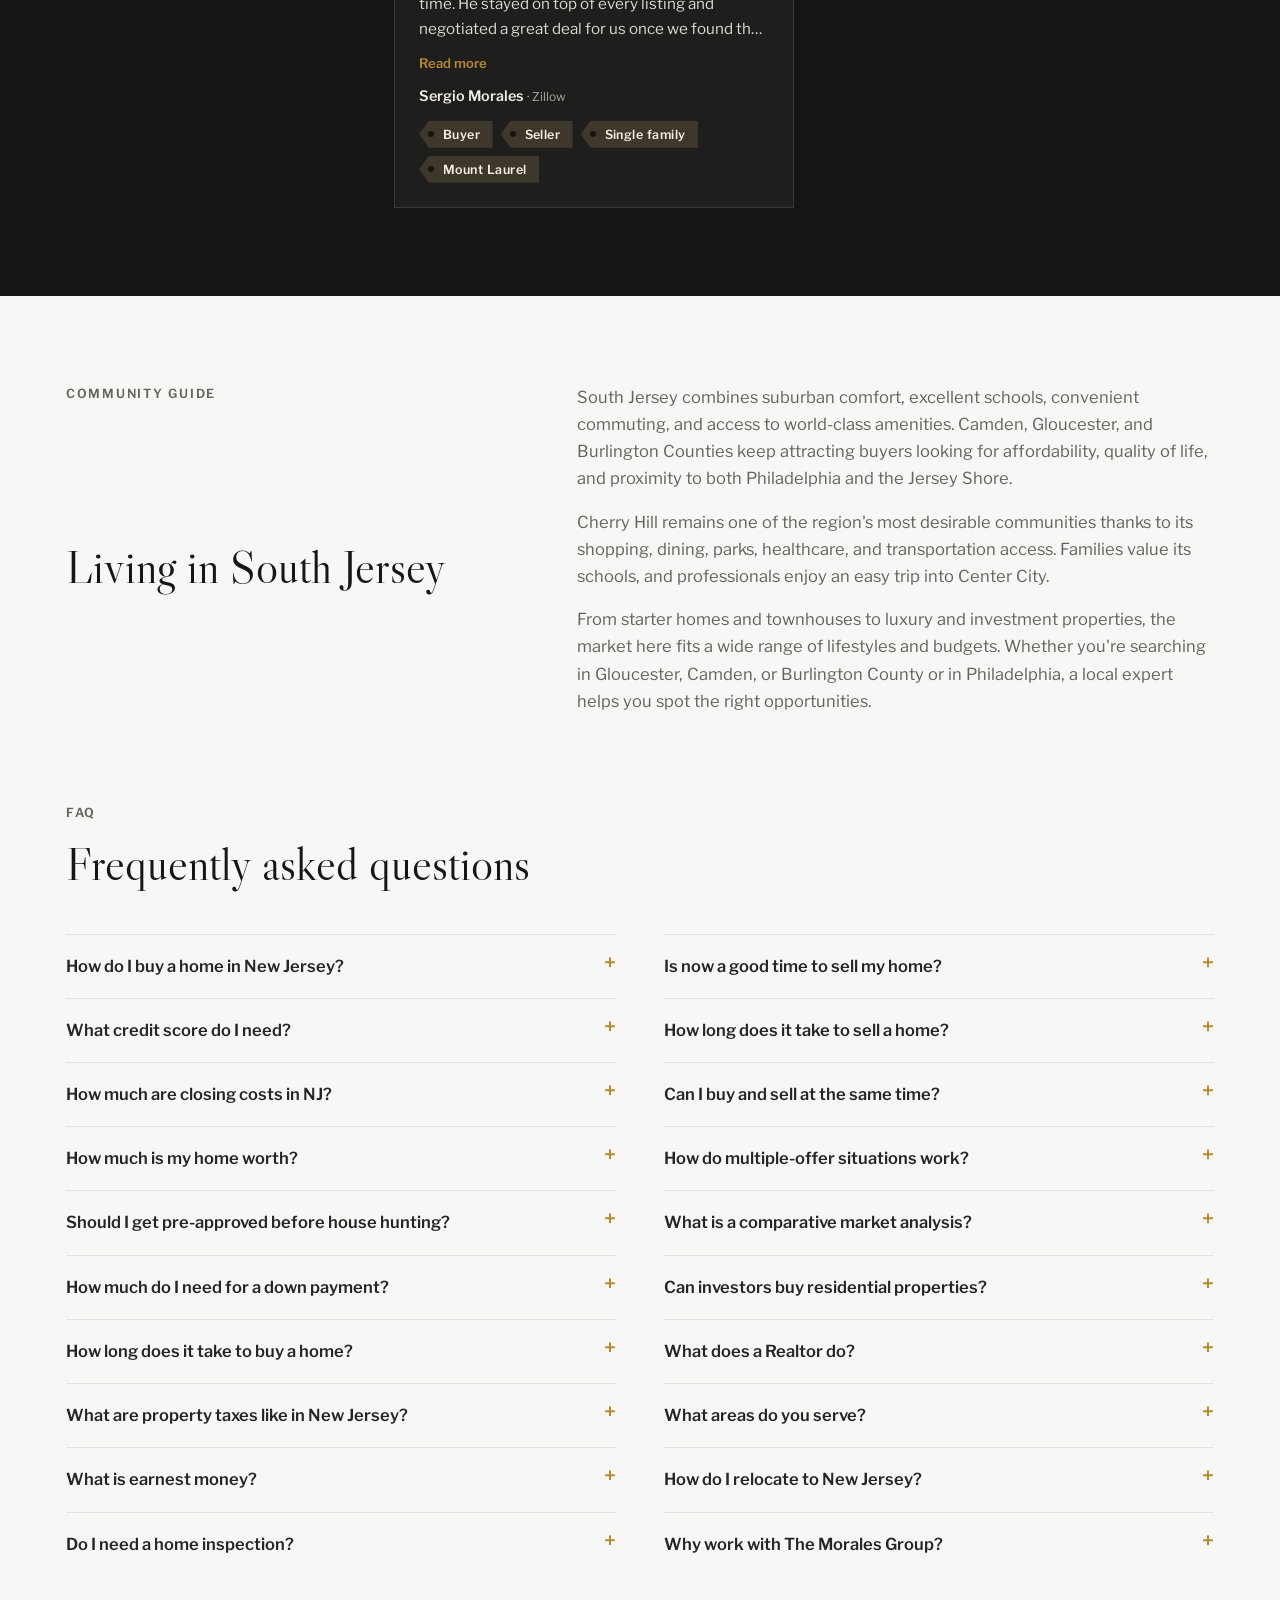
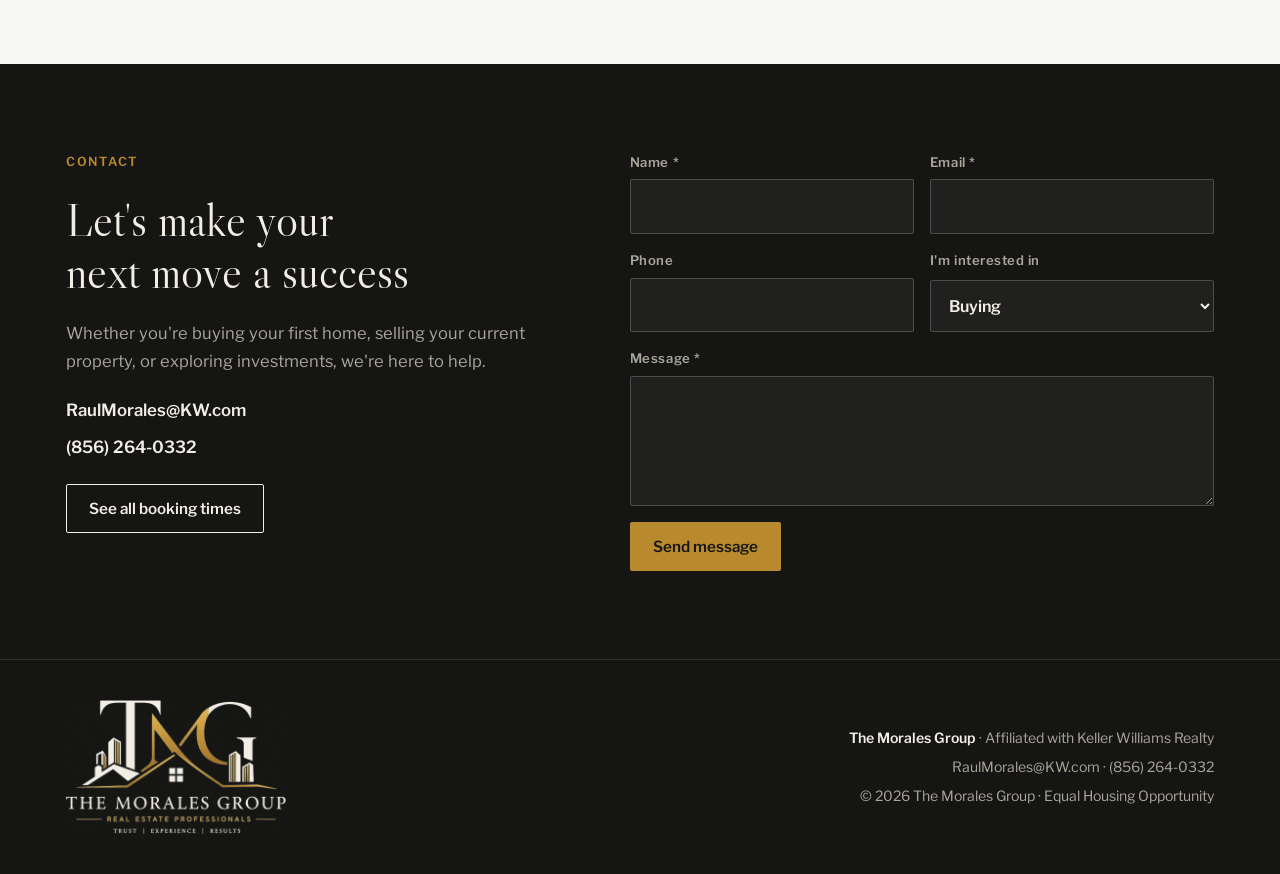
==== commit 5e3c4868: "Add TMG logo, headshot, and black-and-gold brand colors Co-Authored-By: Claude Opus 5.5 <noreply@ant" ====
--- a/index.html
+++ b/index.html
@@ -10,27 +10,36 @@
 <meta property="og:type" content="website">
 <meta property="og:url" content="https://sjpahomes2go.com/">
 <link rel="canonical" href="https://sjpahomes2go.com/">
+<link rel="icon" type="image/png" href="images/favicon.png">
+<link rel="apple-touch-icon" href="images/apple-touch-icon.png">
+<meta property="og:image" content="https://sjpahomes2go.com/images/logo.png">
+<meta name="theme-color" content="#151514">
 <link rel="preconnect" href="https://fonts.googleapis.com">
 <link rel="preconnect" href="https://fonts.gstatic.com" crossorigin>
 <link rel="stylesheet" href="https://fonts.googleapis.com/css2?family=Libre+Caslon+Display&family=Libre+Franklin:ital,wght@0,400;0,500;0,600;0,700;1,400&display=swap">
 <style>
-/* Layout: full-bleed photo hero bridging PA and NJ, then alternating light/ink bands; content column 1180px */
+/* Layout: full-bleed photo hero bridging PA and NJ, then alternating light/black bands; brand colors from the TMG logo (black + gold) */
 :root{
-  --bg:#f6f7f8; --surface:#ffffff; --ink:#132836; --fg:#1c2a33; --muted:#5a6b76;
-  --line:#dde3e7; --accent:#a8732a; --accent-ink:#ffffff; --band:#132836; --band-fg:#eef2f4; --band-muted:#a9b9c3;
-  --hero-1:#1d3b4d; --hero-2:#0e1f2a;
+  --bg:#f7f7f5; --surface:#ffffff; --ink:#161616; --fg:#262522; --muted:#65625b;
+  --line:#e4e2dc; --accent:#b8892d; --accent-text:#8a6418; --accent-ink:#161616; --band:#151514; --band-fg:#f2eee6; --band-muted:#aba69c;
+  --hero-1:#2b2824; --hero-2:#0e0e0d;
   --display:"Libre Caslon Display", Georgia, "Times New Roman", serif;
   --body:"Libre Franklin", "Segoe UI", Helvetica, Arial, sans-serif;
   --wrap:1180px;
 }
 @media (prefers-color-scheme: dark){:root:not([data-theme="light"]){
-  --bg:#0e171d; --surface:#15222b; --ink:#e7edf0; --fg:#dbe3e7; --muted:#9aabb5;
-  --line:#26363f; --accent:#d4a159; --accent-ink:#17110a; --band:#0a1217; --band-fg:#e7edf0; --band-muted:#8fa2ad;
-  --hero-1:#16303f; --hero-2:#081118; color-scheme:dark}}
+  --bg:#101010; --surface:#191918; --ink:#f2eee6; --fg:#e2ded6; --muted:#a39e94;
+  --line:#2c2b28; --accent:#d1a24a; --accent-text:#d9ae5c; --accent-ink:#141414; --band:#0a0a0a; --band-fg:#f2eee6; --band-muted:#9c978d;
+  --hero-1:#24211d; --hero-2:#080808; color-scheme:dark}
+  :root:not([data-theme="light"]) .only-light{display:none}
+  :root:not([data-theme="light"]) .only-dark{display:block}}
 :root[data-theme="dark"]{
-  --bg:#0e171d; --surface:#15222b; --ink:#e7edf0; --fg:#dbe3e7; --muted:#9aabb5;
-  --line:#26363f; --accent:#d4a159; --accent-ink:#17110a; --band:#0a1217; --band-fg:#e7edf0; --band-muted:#8fa2ad;
-  --hero-1:#16303f; --hero-2:#081118; color-scheme:dark}
+  --bg:#101010; --surface:#191918; --ink:#f2eee6; --fg:#e2ded6; --muted:#a39e94;
+  --line:#2c2b28; --accent:#d1a24a; --accent-text:#d9ae5c; --accent-ink:#141414; --band:#0a0a0a; --band-fg:#f2eee6; --band-muted:#9c978d;
+  --hero-1:#24211d; --hero-2:#080808; color-scheme:dark}
+.only-dark{display:none}
+:root[data-theme="dark"] .only-light{display:none}
+:root[data-theme="dark"] .only-dark{display:block}
 
 *{box-sizing:border-box}
 html{scroll-behavior:smooth}
@@ -42,7 +51,8 @@
 h3{font-size:1.6rem}
 p{margin:0}
 .wrap{max-width:var(--wrap);margin:0 auto;padding-left:max(16px,env(safe-area-inset-left,0px));padding-right:max(16px,env(safe-area-inset-right,0px))}
-.eyebrow{font-size:.78rem;font-weight:600;letter-spacing:.14em;text-transform:uppercase;color:var(--accent)}
+.eyebrow{font-size:.78rem;font-weight:600;letter-spacing:.14em;text-transform:uppercase;color:var(--accent-text)}
+.band .eyebrow{color:var(--accent)}
 .section{padding-block:88px}
 .section-head{display:grid;gap:14px;max-width:62ch;margin-bottom:44px}
 .section-head p{color:var(--muted)}
@@ -57,9 +67,12 @@
 body::before{content:"";position:fixed;inset:0 0 auto;height:env(safe-area-inset-top,0px);z-index:10;background:var(--surface)}
 .site-header{position:sticky;top:env(safe-area-inset-top,0px);z-index:9;background:var(--surface);border-bottom:1px solid var(--line)}
 .nav{display:flex;align-items:center;justify-content:space-between;gap:20px;min-height:72px}
-.brand{display:flex;flex-direction:column;text-decoration:none;line-height:1.1}
-.brand b{font-family:var(--display);font-weight:400;font-size:1.45rem;color:var(--ink)}
-.brand span{font-size:.68rem;letter-spacing:.16em;text-transform:uppercase;color:var(--muted)}
+.brand{display:flex;align-items:center;gap:12px;text-decoration:none;line-height:1.1}
+.brand img{height:46px;width:auto}
+.brand-text{display:flex;flex-direction:column}
+.brand-text b{font-family:var(--display);font-weight:400;font-size:1.3rem;color:var(--ink)}
+.brand-text span{font-size:.66rem;letter-spacing:.16em;text-transform:uppercase;color:var(--muted)}
+@media (max-width:440px){.brand-text{display:none}}
 .nav-links{display:flex;align-items:center;gap:26px;list-style:none;margin:0;padding:0;font-size:.92rem;font-weight:500}
 .nav-links a{text-decoration:none}
 .nav-links a:hover{color:var(--accent)}
@@ -135,15 +148,17 @@
 @media (max-width:480px){.why{grid-template-columns:1fr}}
 
 /* About + video */
-.about{display:grid;grid-template-columns:1.1fr 1fr;gap:56px;align-items:center}
+.about{display:grid;grid-template-columns:minmax(0,440px) 1fr;gap:72px;align-items:center}
+.headshot{margin:0;position:relative;max-width:100%}
+.headshot img{display:block;width:100%;height:auto;aspect-ratio:4/5;object-fit:cover;box-shadow:18px 18px 0 -1px var(--bg),18px 18px 0 0 var(--accent)}
+.headshot figcaption{position:absolute;left:0;bottom:0;background:var(--band);color:var(--band-fg);padding:10px 16px;font-size:.78rem;letter-spacing:.12em;text-transform:uppercase}
 .about-body{display:grid;gap:18px;min-width:0}
 .about-body p{color:var(--muted)}
-.video{display:grid;place-items:center;aspect-ratio:16/9;max-width:100%;background:linear-gradient(150deg,var(--hero-1),var(--hero-2));background-size:cover;background-position:center;color:#fff;text-decoration:none;position:relative}
-.video .play{display:grid;place-items:center;width:78px;height:78px;border-radius:50%;background:var(--accent);color:var(--accent-ink);transition:transform .2s}
-.video:hover .play{transform:scale(1.06)}
-.video small{position:absolute;bottom:14px;left:16px;font-size:.8rem;letter-spacing:.1em;text-transform:uppercase}
+.about-actions{display:flex;flex-wrap:wrap;gap:12px}
+.about-actions .btn-ghost{color:var(--ink)}
+.about-actions .btn-ghost:hover{background:transparent;color:var(--accent-text)}
 .quote{font-family:var(--display);font-size:1.35rem;color:var(--ink);border-left:2px solid var(--accent);padding-left:18px}
-@media (max-width:860px){.about{grid-template-columns:1fr}}
+@media (max-width:860px){.about{grid-template-columns:1fr;gap:48px}.headshot{max-width:420px;margin-right:18px}}
 
 /* Reviews */
 .rv-layout{display:grid;grid-template-columns:280px 1fr;gap:48px;align-items:start}
@@ -221,14 +236,21 @@
 
 /* Footer */
 footer{background:var(--band);color:var(--band-muted);border-top:1px solid rgba(255,255,255,.1);font-size:.88rem}
-footer .wrap{padding-block:32px;display:flex;flex-wrap:wrap;justify-content:space-between;gap:12px 32px}
+footer .wrap{padding-block:40px;display:flex;flex-wrap:wrap;justify-content:space-between;align-items:center;gap:20px 32px}
+footer img{width:220px;height:auto}
+.foot-meta{display:grid;gap:6px;text-align:right}
+@media (max-width:600px){.foot-meta{text-align:left}}
 footer b{color:var(--band-fg);font-weight:600}
 </style>
 </head>
 <body>
 <header class="site-header">
   <div class="wrap nav">
-    <a class="brand" href="#top"><b>The Morales Group</b><span>Keller Williams Realty</span></a>
+    <a class="brand" href="#top" aria-label="The Morales Group, home">
+      <img class="only-light" src="images/mark.png" alt="" width="400" height="179">
+      <img class="only-dark" src="images/mark-dark.png" alt="" width="400" height="179">
+      <span class="brand-text"><b>The Morales Group</b><span>Keller Williams Realty</span></span>
+    </a>
     <ul class="nav-links">
       <li><a href="#sell">Sell</a></li>
       <li><a href="#buy">Buy</a></li>
@@ -261,7 +283,7 @@
 <section class="hero">
   <div class="hero-photo" style="background-image:url('https://images.unsplash.com/photo-1512699355324-f07e3106dae5?w=1800&q=80&auto=format&fit=crop')"></div>
   <div class="wrap">
-    <p class="eyebrow">South Jersey &amp; Philadelphia Realtors</p>
+    <p class="eyebrow">Trust · Experience · Results</p>
     <h1>Your trusted New Jersey &amp; Philadelphia real estate expert</h1>
     <p class="lede">Helping buyers, sellers, investors, and relocating families reach their real estate goals from Cherry Hill to Center City, with local market knowledge and personalized service.</p>
     <div class="hero-actions">
@@ -374,17 +396,20 @@
 
 <section class="section" style="padding-top:0">
   <div class="wrap about">
+    <figure class="headshot">
+      <img src="images/raul-morales.jpg" alt="Raul Morales, REALTOR®, smiling in a dark blazer" width="900" height="1125" loading="lazy">
+      <figcaption>Raul Morales · REALTOR®</figcaption>
+    </figure>
     <div class="about-body">
       <p class="eyebrow">Meet your Realtor</p>
       <h2>Raul Morales, REALTOR®</h2>
       <p>The Morales Group, led by Raul Morales, guides clients through buying, selling, and investing in homes across Pennsylvania and New Jersey. Expect personalized service, expert market insight, and strategies built around your goals.</p>
       <p class="quote">"The future depends on what you do today." <br><small style="font-family:var(--body);font-size:.85rem;color:var(--muted)">Mahatma Gandhi</small></p>
-      <a class="btn btn-primary" style="justify-self:start" href="https://cal.com/themoralesgroup/intromeeting" target="_blank" rel="noopener">Schedule a consultation</a>
-    </div>
-    <a class="video" href="https://www.youtube.com/watch?v=fZumsf98IpI" target="_blank" rel="noopener" style="background-image:url('https://img.youtube.com/vi/fZumsf98IpI/hqdefault.jpg')">
-      <span class="play"><svg width="26" height="26" viewBox="0 0 24 24" fill="currentColor" aria-hidden="true"><path d="M8 5v14l11-7z"/></svg></span>
-      <small>Watch on YouTube</small>
-    </a>
+      <div class="about-actions">
+        <a class="btn btn-primary" href="https://cal.com/themoralesgroup/intromeeting" target="_blank" rel="noopener">Schedule a consultation</a>
+        <a class="btn btn-ghost" href="https://www.youtube.com/watch?v=fZumsf98IpI" target="_blank" rel="noopener"><svg width="14" height="14" viewBox="0 0 24 24" fill="currentColor" aria-hidden="true"><path d="M8 5v14l11-7z"/></svg>Watch my video</a>
+      </div>
+    </div>
   </div>
 </section>
 
@@ -554,8 +579,12 @@
 
 <footer>
   <div class="wrap">
-    <span><b>The Morales Group</b> · Affiliated with Keller Williams Realty</span>
-    <span>© 2026 The Morales Group · Equal Housing Opportunity</span>
+    <img src="images/logo-dark.png" alt="The Morales Group, Real Estate Professionals" width="900" height="548" loading="lazy">
+    <div class="foot-meta">
+      <span><b>The Morales Group</b> · Affiliated with Keller Williams Realty</span>
+      <span>RaulMorales@KW.com · (856) 264-0332</span>
+      <span>© 2026 The Morales Group · Equal Housing Opportunity</span>
+    </div>
   </div>
 </footer>
 
